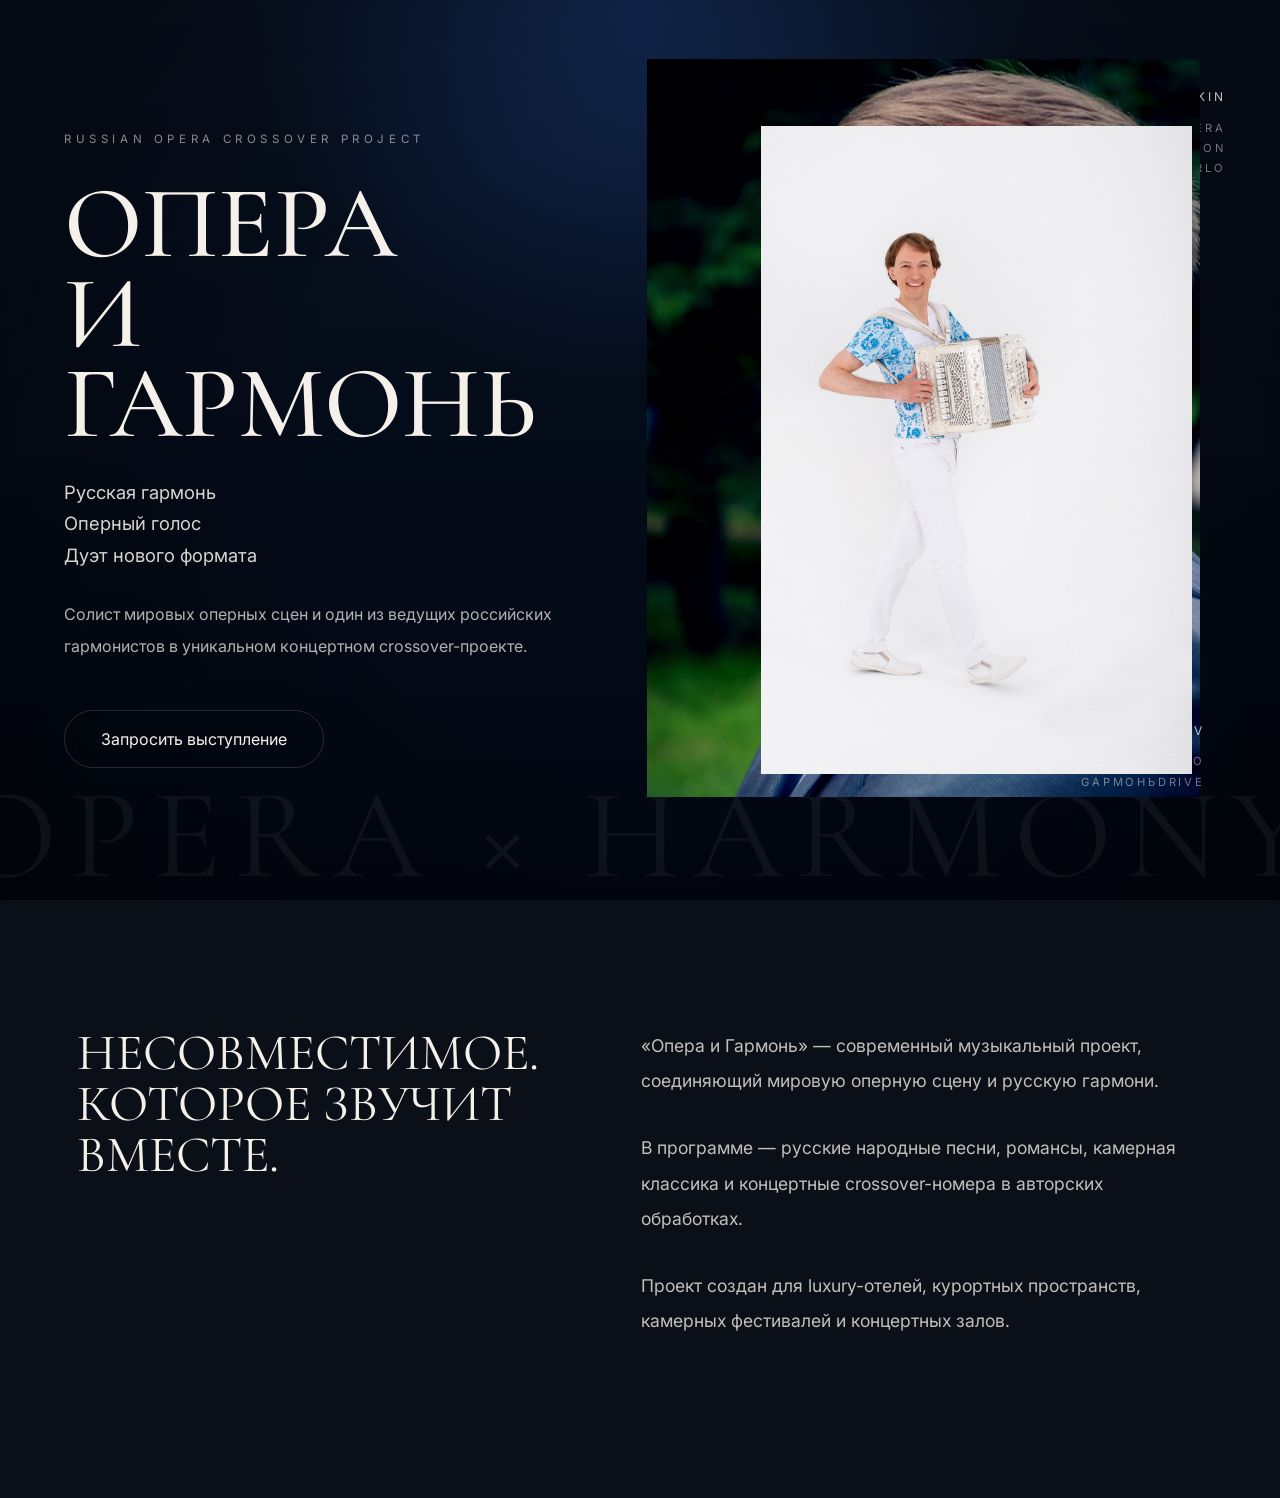
==== index.html @ 026824c2 "Add files via upload" ====
<!DOCTYPE html>
<html lang="ru">
<head>
<meta charset="UTF-8">
<meta name="viewport" content="width=device-width, initial-scale=1.0">
<title>Опера и Гармонь</title>

<link rel="preconnect" href="https://fonts.googleapis.com">
<link rel="preconnect" href="https://fonts.gstatic.com" crossorigin>
<link href="https://fonts.googleapis.com/css2?family=Cormorant+Garamond:wght@300;400;500;600&family=Inter:wght@300;400;500&display=swap" rel="stylesheet">

<link rel="stylesheet" href="style.css">
</head>
<body>

<section class="hero">

<div class="overlay"></div>

<div class="watermark">
OPERA × HARMONY
</div>

<div class="left">

<div class="tiny-label">
RUSSIAN OPERA CROSSOVER PROJECT
</div>

<h1>
ОПЕРА<br>
И ГАРМОНЬ
</h1>

<div class="slogans">
<div>Русская гармонь</div>
<div>Оперный голос</div>
<div>Дуэт нового формата</div>
</div>

<p class="description">
Солист мировых оперных сцен и один из ведущих российских гармонистов
в уникальном концертном crossover-проекте.
</p>

<a href="#" class="button">
Запросить выступление
</a>

</div>

<div class="right">

<div class="artist maxim">
<div class="artist-meta top">
<div class="name">MAXIM ANISKIN</div>
<div class="sub">
Metropolitan Opera<br>
Opéra de Lyon<br>
Teatro di San Carlo
</div>
</div>

<img src="maxim.png" alt="Максим Аниськин">
</div>

<div class="artist pavel">

<div class="artist-meta bottom">
<div class="name">PAVEL UKHANOV</div>
<div class="sub">
Russian harmony virtuoso<br>
GармоньDrive
</div>
</div>

<img src="pavel.jpg" alt="Павел Уханов">
</div>

</div>

</section>

<section class="about">

<div class="about-inner">

<div class="about-title">
НЕСОВМЕСТИМОЕ.<br>
КОТОРОЕ ЗВУЧИТ ВМЕСТЕ.
</div>

<div class="about-text">
<p>
«Опера и Гармонь» — современный музыкальный проект,
соединяющий мировую оперную сцену и русскую гармони.
</p>

<p>
В программе — русские народные песни,
романсы, камерная классика и концертные crossover-номера
в авторских обработках.
</p>

<p>
Проект создан для luxury-отелей, курортных пространств,
камерных фестивалей и концертных залов.
</p>

</div>

</div>

</section>

</body>
</html>
---- style.css ----
*{
margin:0;
padding:0;
box-sizing:border-box;
}

body{
background:#05070d;
font-family:'Inter',sans-serif;
overflow-x:hidden;
color:#f5f1ea;
}

.hero{
position:relative;
min-height:100vh;
padding:5vw;
display:flex;
background:
radial-gradient(circle at top center, rgba(32,67,140,0.45), transparent 35%),
linear-gradient(180deg,#071120 0%,#020611 100%);
overflow:hidden;
}

.overlay{
position:absolute;
inset:0;
background:
radial-gradient(circle at center, transparent 40%, rgba(0,0,0,0.45));
pointer-events:none;
}

.left{
width:48%;
display:flex;
flex-direction:column;
justify-content:center;
position:relative;
z-index:3;
}

.tiny-label{
letter-spacing:0.4em;
font-size:0.72rem;
opacity:0.55;
margin-bottom:2rem;
}

h1{
font-family:'Cormorant Garamond',serif;
font-size:8vw;
line-height:0.88;
font-weight:500;
margin-bottom:2rem;
}

.slogans{
display:flex;
flex-direction:column;
gap:0.6rem;
margin-bottom:2rem;
font-size:1.15rem;
opacity:0.88;
}

.description{
max-width:540px;
line-height:2;
opacity:0.72;
margin-bottom:3rem;
}

.button{
display:inline-flex;
width:max-content;
padding:18px 36px;
border:1px solid rgba(255,255,255,0.15);
border-radius:100px;
color:#f5f1ea;
text-decoration:none;
backdrop-filter:blur(12px);
transition:0.35s ease;
}

.button:hover{
background:#f5f1ea;
color:#05070d;
}

.right{
width:52%;
position:relative;
display:flex;
align-items:center;
justify-content:center;
}

.artist{
position:absolute;
}

.artist img{
display:block;
object-fit:contain;
filter:
contrast(1.02)
saturate(0.95);
}

.maxim{
left:5%;
bottom:5%;
z-index:2;
}

.maxim img{
height:82vh;
}

.pavel{
right:4%;
top:8%;
z-index:3;
}

.pavel img{
height:72vh;
}

.artist-meta{
position:absolute;
font-size:0.7rem;
letter-spacing:0.25em;
line-height:1.8;
text-transform:uppercase;
opacity:0.78;
}

.artist-meta .name{
font-size:0.75rem;
margin-bottom:0.6rem;
}

.artist-meta .sub{
opacity:0.6;
}

.top{
right:-2vw;
top:3vh;
text-align:right;
}

.bottom{
right:-1vw;
bottom:-2vh;
text-align:right;
}

.watermark{
position:absolute;
bottom:-1vw;
left:50%;
transform:translateX(-50%);
font-size:10vw;
font-family:'Cormorant Garamond',serif;
letter-spacing:0.1em;
opacity:0.05;
white-space:nowrap;
}

.about{
padding:10vw 6vw;
background:#0b0f17;
}

.about-inner{
display:flex;
gap:8vw;
align-items:flex-start;
}

.about-title{
width:45%;
font-family:'Cormorant Garamond',serif;
font-size:4vw;
line-height:1;
}

.about-text{
width:55%;
}

.about-text p{
font-size:1.1rem;
line-height:2;
opacity:0.78;
margin-bottom:2rem;
}

@media(max-width:1000px){

.hero{
flex-direction:column;
padding:12vw 7vw;
}

.left,
.right,
.about-title,
.about-text{
width:100%;
}

h1{
font-size:18vw;
}

.right{
height:100vh;
margin-top:4rem;
}

.maxim img{
height:58vh;
}

.pavel img{
height:52vh;
}

.about-inner{
flex-direction:column;
}

.about-title{
font-size:12vw;
}

.watermark{
font-size:18vw;
}

}
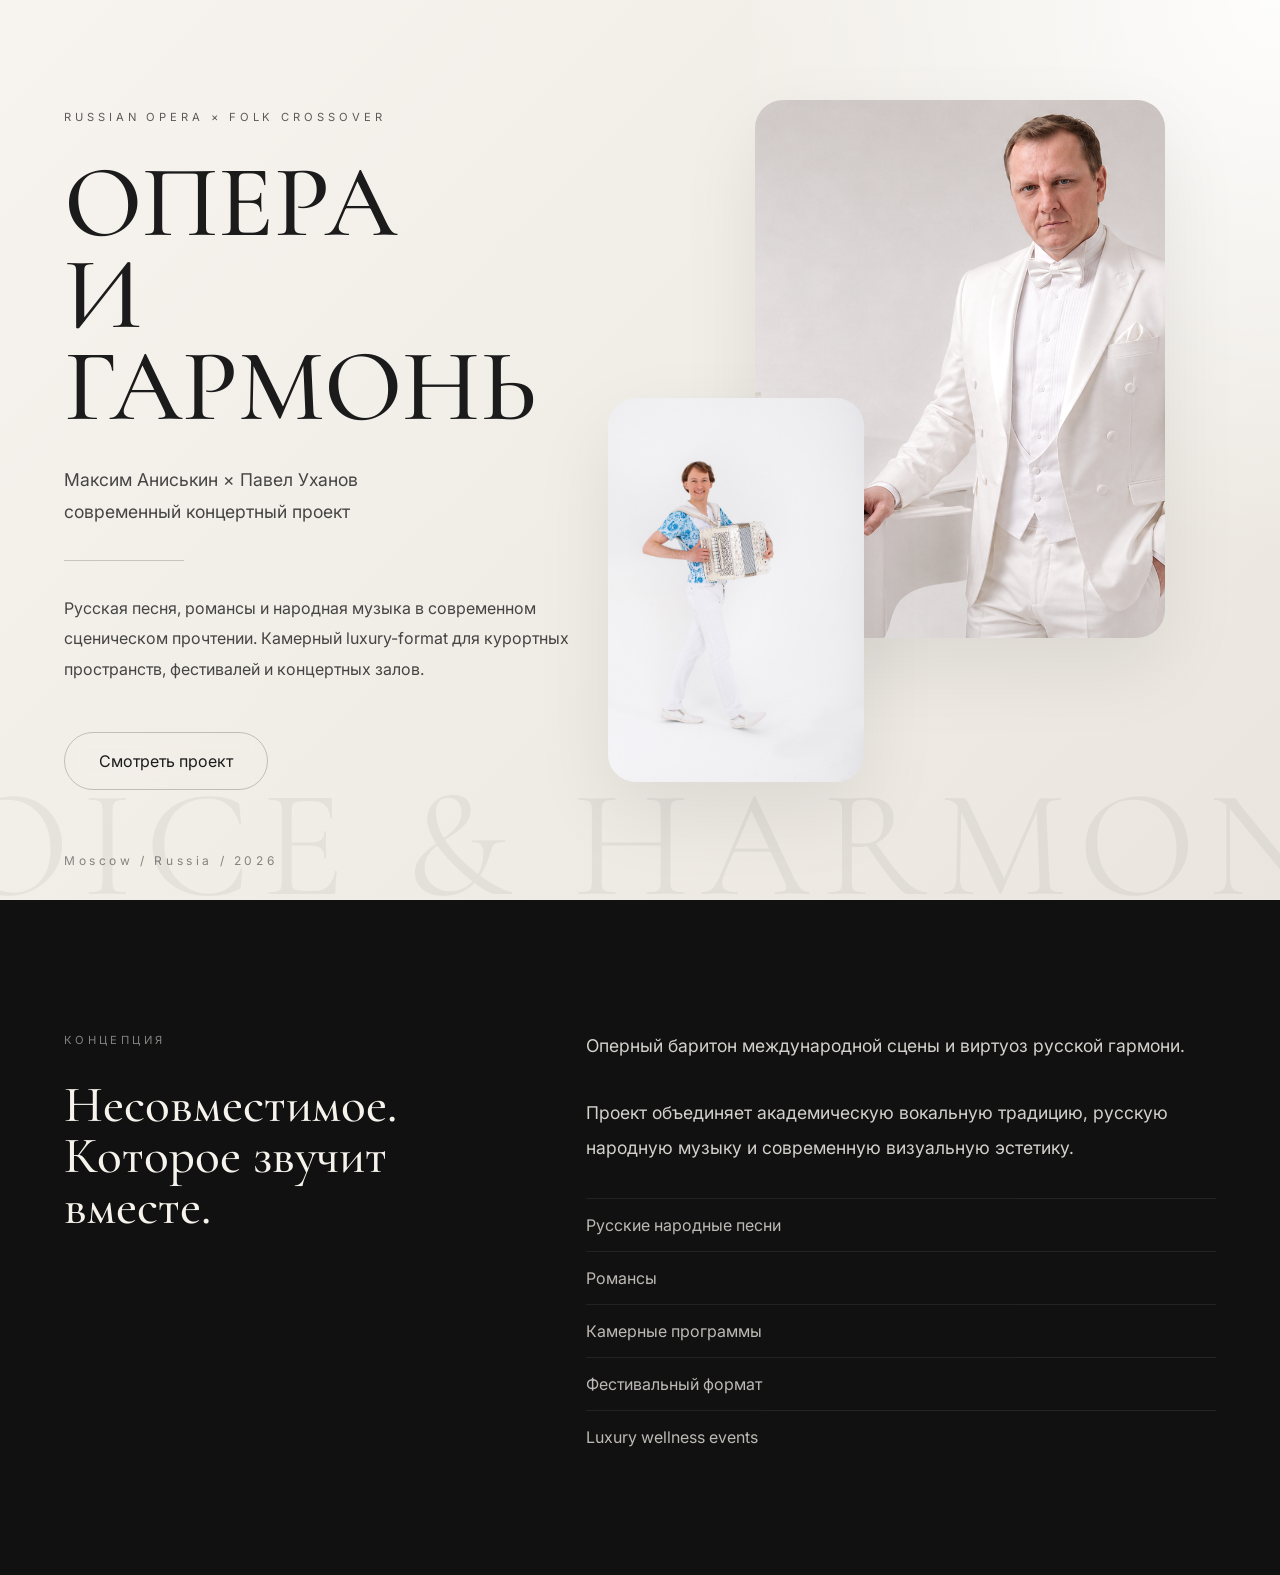
==== commit cde1b5cb: "Add files via upload" ====
--- a/index.html
+++ b/index.html
@@ -2,116 +2,91 @@
 <!DOCTYPE html>
 <html lang="ru">
 <head>
-<meta charset="UTF-8">
-<meta name="viewport" content="width=device-width, initial-scale=1.0">
-<title>Опера и Гармонь</title>
-
-<link rel="preconnect" href="https://fonts.googleapis.com">
-<link rel="preconnect" href="https://fonts.gstatic.com" crossorigin>
-<link href="https://fonts.googleapis.com/css2?family=Cormorant+Garamond:wght@300;400;500;600&family=Inter:wght@300;400;500&display=swap" rel="stylesheet">
-
-<link rel="stylesheet" href="style.css">
+  <meta charset="UTF-8" />
+  <meta name="viewport" content="width=device-width, initial-scale=1.0" />
+  <title>Опера и Гармонь</title>
+  <link rel="preconnect" href="https://fonts.googleapis.com">
+  <link rel="preconnect" href="https://fonts.gstatic.com" crossorigin>
+  <link href="https://fonts.googleapis.com/css2?family=Cormorant+Garamond:wght@300;400;500;600&family=Inter:wght@300;400;500&display=swap" rel="stylesheet">
+  <link rel="stylesheet" href="style.css" />
 </head>
 <body>
 
 <section class="hero">
+  <div class="grain"></div>
 
-<div class="overlay"></div>
+  <div class="hero-left">
+    <div class="mini">RUSSIAN OPERA × FOLK CROSSOVER</div>
 
-<div class="watermark">
-OPERA × HARMONY
-</div>
+    <h1>
+      ОПЕРА<br>
+      И ГАРМОНЬ
+    </h1>
 
-<div class="left">
+    <p class="subtitle">
+      Максим Аниськин × Павел Уханов<br>
+      современный концертный проект
+    </p>
 
-<div class="tiny-label">
-RUSSIAN OPERA CROSSOVER PROJECT
-</div>
+    <div class="line"></div>
 
-<h1>
-ОПЕРА<br>
-И ГАРМОНЬ
-</h1>
+    <p class="description">
+      Русская песня, романсы и народная музыка
+      в современном сценическом прочтении.
+      Камерный luxury-format для курортных
+      пространств, фестивалей и концертных залов.
+    </p>
 
-<div class="slogans">
-<div>Русская гармонь</div>
-<div>Оперный голос</div>
-<div>Дуэт нового формата</div>
-</div>
+    <a href="#concept" class="button">Смотреть проект</a>
+  </div>
 
-<p class="description">
-Солист мировых оперных сцен и один из ведущих российских гармонистов
-в уникальном концертном crossover-проекте.
-</p>
+  <div class="hero-right">
+    <div class="image-wrap image-maxim">
+      <img src="maxim.jpg" alt="Максим Аниськин">
+    </div>
 
-<a href="#" class="button">
-Запросить выступление
-</a>
+    <div class="image-wrap image-pavel">
+      <img src="pavel.jpg" alt="Павел Уханов">
+    </div>
+  </div>
 
-</div>
+  <div class="watermark">
+    VOICE & HARMONY
+  </div>
 
-<div class="right">
-
-<div class="artist maxim">
-<div class="artist-meta top">
-<div class="name">MAXIM ANISKIN</div>
-<div class="sub">
-Metropolitan Opera<br>
-Opéra de Lyon<br>
-Teatro di San Carlo
-</div>
-</div>
-
-<img src="maxim.png" alt="Максим Аниськин">
-</div>
-
-<div class="artist pavel">
-
-<div class="artist-meta bottom">
-<div class="name">PAVEL UKHANOV</div>
-<div class="sub">
-Russian harmony virtuoso<br>
-GармоньDrive
-</div>
-</div>
-
-<img src="pavel.jpg" alt="Павел Уханов">
-</div>
-
-</div>
-
+  <div class="footer-note">
+    Moscow / Russia / 2026
+  </div>
 </section>
 
-<section class="about">
+<section class="concept" id="concept">
+  <div class="concept-inner">
+    <div class="left">
+      <span>КОНЦЕПЦИЯ</span>
+      <h2>Несовместимое.<br>Которое звучит вместе.</h2>
+    </div>
 
-<div class="about-inner">
+    <div class="right">
+      <p>
+        Оперный баритон международной сцены
+        и виртуоз русской гармони.
+      </p>
 
-<div class="about-title">
-НЕСОВМЕСТИМОЕ.<br>
-КОТОРОЕ ЗВУЧИТ ВМЕСТЕ.
-</div>
+      <p>
+        Проект объединяет академическую вокальную традицию,
+        русскую народную музыку и современную
+        визуальную эстетику.
+      </p>
 
-<div class="about-text">
-<p>
-«Опера и Гармонь» — современный музыкальный проект,
-соединяющий мировую оперную сцену и русскую гармони.
-</p>
-
-<p>
-В программе — русские народные песни,
-романсы, камерная классика и концертные crossover-номера
-в авторских обработках.
-</p>
-
-<p>
-Проект создан для luxury-отелей, курортных пространств,
-камерных фестивалей и концертных залов.
-</p>
-
-</div>
-
-</div>
-
+      <ul>
+        <li>Русские народные песни</li>
+        <li>Романсы</li>
+        <li>Камерные программы</li>
+        <li>Фестивальный формат</li>
+        <li>Luxury wellness events</li>
+      </ul>
+    </div>
+  </div>
 </section>
 
 </body>
--- a/style.css
+++ b/style.css
@@ -1,245 +1,251 @@
 
 *{
-margin:0;
-padding:0;
-box-sizing:border-box;
+  margin:0;
+  padding:0;
+  box-sizing:border-box;
 }
 
 body{
-background:#05070d;
-font-family:'Inter',sans-serif;
-overflow-x:hidden;
-color:#f5f1ea;
+  background:#f3f0ea;
+  color:#1b1b1b;
+  overflow-x:hidden;
+  font-family:'Inter',sans-serif;
 }
 
 .hero{
-position:relative;
-min-height:100vh;
-padding:5vw;
-display:flex;
-background:
-radial-gradient(circle at top center, rgba(32,67,140,0.45), transparent 35%),
-linear-gradient(180deg,#071120 0%,#020611 100%);
-overflow:hidden;
-}
-
-.overlay{
-position:absolute;
-inset:0;
-background:
-radial-gradient(circle at center, transparent 40%, rgba(0,0,0,0.45));
-pointer-events:none;
+  min-height:100vh;
+  width:100%;
+  position:relative;
+  display:flex;
+  padding:5vw;
+  overflow:hidden;
+  background:
+  radial-gradient(circle at top right, rgba(255,255,255,0.9), transparent 35%),
+  linear-gradient(135deg,#f7f4ef 0%,#eae6df 100%);
+}
+
+.hero-left{
+  width:45%;
+  z-index:3;
+  display:flex;
+  flex-direction:column;
+  justify-content:center;
+}
+
+.mini{
+  letter-spacing:0.35em;
+  font-size:0.7rem;
+  margin-bottom:2rem;
+  opacity:0.7;
+}
+
+h1{
+  font-family:'Cormorant Garamond',serif;
+  font-size:8vw;
+  line-height:0.9;
+  font-weight:500;
+  margin-bottom:2rem;
+}
+
+.subtitle{
+  font-size:1.1rem;
+  line-height:1.8;
+  margin-bottom:2rem;
+  opacity:0.8;
+}
+
+.line{
+  width:120px;
+  height:1px;
+  background:#1b1b1b;
+  margin-bottom:2rem;
+  opacity:0.2;
+}
+
+.description{
+  max-width:520px;
+  line-height:1.9;
+  opacity:0.8;
+  margin-bottom:3rem;
+}
+
+.button{
+  width:max-content;
+  text-decoration:none;
+  color:#1b1b1b;
+  border:1px solid rgba(0,0,0,0.2);
+  padding:18px 34px;
+  border-radius:100px;
+  transition:0.3s ease;
+  backdrop-filter:blur(10px);
+}
+
+.button:hover{
+  background:#1b1b1b;
+  color:#fff;
+}
+
+.hero-right{
+  width:55%;
+  position:relative;
+  display:flex;
+  align-items:center;
+  justify-content:center;
+}
+
+.image-wrap{
+  position:absolute;
+  overflow:hidden;
+  border-radius:28px;
+  box-shadow:
+  0 30px 80px rgba(0,0,0,0.08);
+}
+
+.image-wrap img{
+  width:100%;
+  height:100%;
+  object-fit:cover;
+  filter:
+  contrast(1.03)
+  saturate(0.92);
+}
+
+.image-maxim{
+  width:32vw;
+  height:42vw;
+  right:4vw;
+  top:4vh;
+}
+
+.image-pavel{
+  width:20vw;
+  height:30vw;
+  left:2vw;
+  bottom:6vh;
+}
+
+.watermark{
+  position:absolute;
+  bottom:-3vw;
+  left:50%;
+  transform:translateX(-50%);
+  font-family:'Cormorant Garamond',serif;
+  font-size:12vw;
+  white-space:nowrap;
+  opacity:0.05;
+  z-index:1;
+  letter-spacing:0.08em;
+}
+
+.footer-note{
+  position:absolute;
+  bottom:2rem;
+  left:5vw;
+  font-size:0.75rem;
+  letter-spacing:0.3em;
+  opacity:0.5;
+}
+
+.grain{
+  position:absolute;
+  inset:0;
+  opacity:0.04;
+  background-image:
+  url("https://grainy-gradients.vercel.app/noise.svg");
+  pointer-events:none;
+}
+
+.concept{
+  padding:10vw 5vw;
+  background:#111111;
+  color:#f6f2ec;
+}
+
+.concept-inner{
+  display:flex;
+  gap:8vw;
 }
 
 .left{
-width:48%;
-display:flex;
-flex-direction:column;
-justify-content:center;
-position:relative;
-z-index:3;
-}
-
-.tiny-label{
-letter-spacing:0.4em;
-font-size:0.72rem;
-opacity:0.55;
-margin-bottom:2rem;
+  width:40%;
+}
+
+.left span{
+  opacity:0.5;
+  letter-spacing:0.3em;
+  font-size:0.7rem;
+}
+
+.left h2{
+  font-family:'Cormorant Garamond',serif;
+  font-size:4vw;
+  line-height:1;
+  margin-top:2rem;
+  font-weight:500;
+}
+
+.right{
+  width:60%;
+}
+
+.right p{
+  font-size:1.1rem;
+  line-height:2;
+  margin-bottom:2rem;
+  opacity:0.85;
+}
+
+.right ul{
+  list-style:none;
+  display:grid;
+  gap:1rem;
+}
+
+.right li{
+  border-top:1px solid rgba(255,255,255,0.1);
+  padding-top:1rem;
+  opacity:0.75;
+}
+
+@media(max-width:1000px){
+
+.hero{
+  flex-direction:column;
+  padding:12vw 7vw;
+}
+
+.hero-left,
+.hero-right,
+.left,
+.right{
+  width:100%;
 }
 
 h1{
-font-family:'Cormorant Garamond',serif;
-font-size:8vw;
-line-height:0.88;
-font-weight:500;
-margin-bottom:2rem;
-}
-
-.slogans{
-display:flex;
-flex-direction:column;
-gap:0.6rem;
-margin-bottom:2rem;
-font-size:1.15rem;
-opacity:0.88;
-}
-
-.description{
-max-width:540px;
-line-height:2;
-opacity:0.72;
-margin-bottom:3rem;
-}
-
-.button{
-display:inline-flex;
-width:max-content;
-padding:18px 36px;
-border:1px solid rgba(255,255,255,0.15);
-border-radius:100px;
-color:#f5f1ea;
-text-decoration:none;
-backdrop-filter:blur(12px);
-transition:0.35s ease;
-}
-
-.button:hover{
-background:#f5f1ea;
-color:#05070d;
-}
-
-.right{
-width:52%;
-position:relative;
-display:flex;
-align-items:center;
-justify-content:center;
-}
-
-.artist{
-position:absolute;
-}
-
-.artist img{
-display:block;
-object-fit:contain;
-filter:
-contrast(1.02)
-saturate(0.95);
-}
-
-.maxim{
-left:5%;
-bottom:5%;
-z-index:2;
-}
-
-.maxim img{
-height:82vh;
-}
-
-.pavel{
-right:4%;
-top:8%;
-z-index:3;
-}
-
-.pavel img{
-height:72vh;
-}
-
-.artist-meta{
-position:absolute;
-font-size:0.7rem;
-letter-spacing:0.25em;
-line-height:1.8;
-text-transform:uppercase;
-opacity:0.78;
-}
-
-.artist-meta .name{
-font-size:0.75rem;
-margin-bottom:0.6rem;
-}
-
-.artist-meta .sub{
-opacity:0.6;
-}
-
-.top{
-right:-2vw;
-top:3vh;
-text-align:right;
-}
-
-.bottom{
-right:-1vw;
-bottom:-2vh;
-text-align:right;
-}
-
-.watermark{
-position:absolute;
-bottom:-1vw;
-left:50%;
-transform:translateX(-50%);
-font-size:10vw;
-font-family:'Cormorant Garamond',serif;
-letter-spacing:0.1em;
-opacity:0.05;
-white-space:nowrap;
-}
-
-.about{
-padding:10vw 6vw;
-background:#0b0f17;
-}
-
-.about-inner{
-display:flex;
-gap:8vw;
-align-items:flex-start;
-}
-
-.about-title{
-width:45%;
-font-family:'Cormorant Garamond',serif;
-font-size:4vw;
-line-height:1;
-}
-
-.about-text{
-width:55%;
-}
-
-.about-text p{
-font-size:1.1rem;
-line-height:2;
-opacity:0.78;
-margin-bottom:2rem;
-}
-
-@media(max-width:1000px){
-
-.hero{
-flex-direction:column;
-padding:12vw 7vw;
-}
-
-.left,
-.right,
-.about-title,
-.about-text{
-width:100%;
-}
-
-h1{
-font-size:18vw;
-}
-
-.right{
-height:100vh;
-margin-top:4rem;
-}
-
-.maxim img{
-height:58vh;
-}
-
-.pavel img{
-height:52vh;
-}
-
-.about-inner{
-flex-direction:column;
-}
-
-.about-title{
-font-size:12vw;
-}
-
-.watermark{
-font-size:18vw;
-}
-
-}
+  font-size:18vw;
+}
+
+.hero-right{
+  height:90vh;
+  margin-top:5rem;
+}
+
+.image-maxim{
+  width:58vw;
+  height:76vw;
+}
+
+.image-pavel{
+  width:38vw;
+  height:56vw;
+}
+
+.left h2{
+  font-size:12vw;
+}
+
+.concept-inner{
+  flex-direction:column;
+}
+
+}
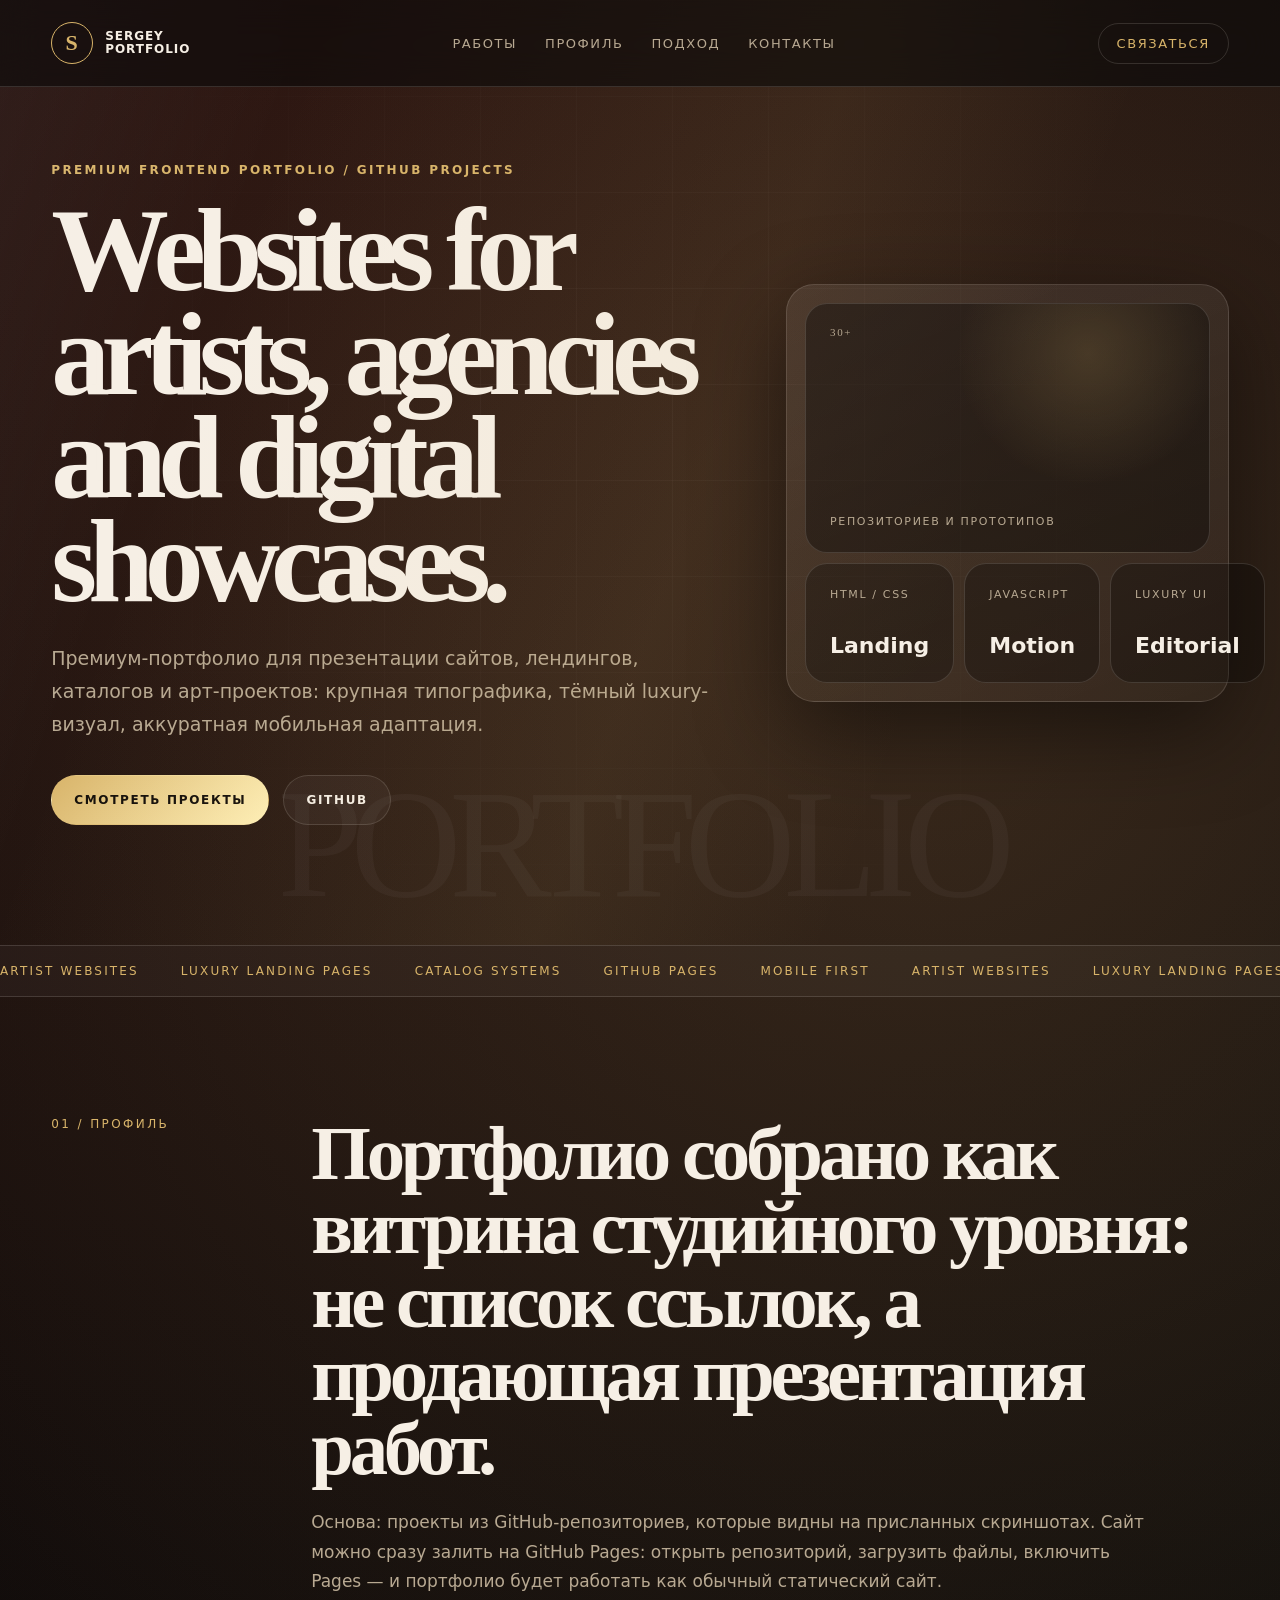
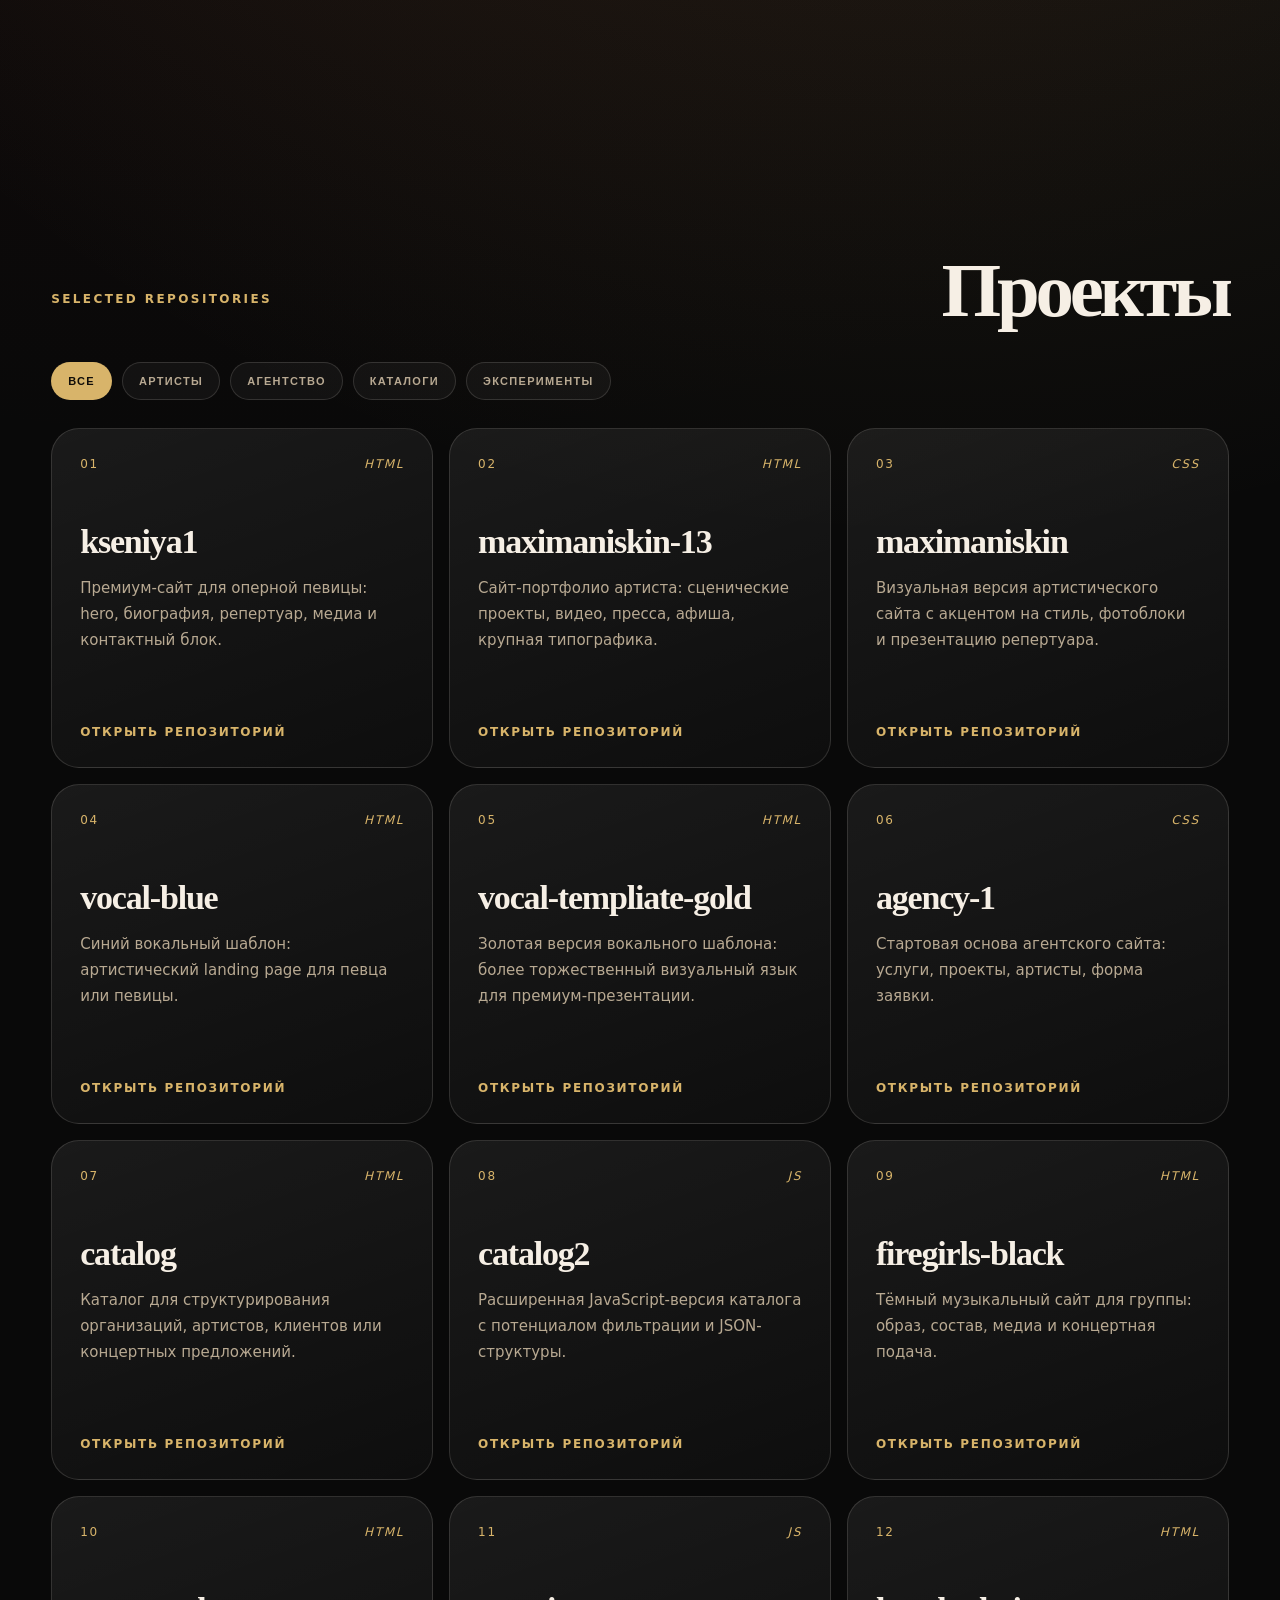
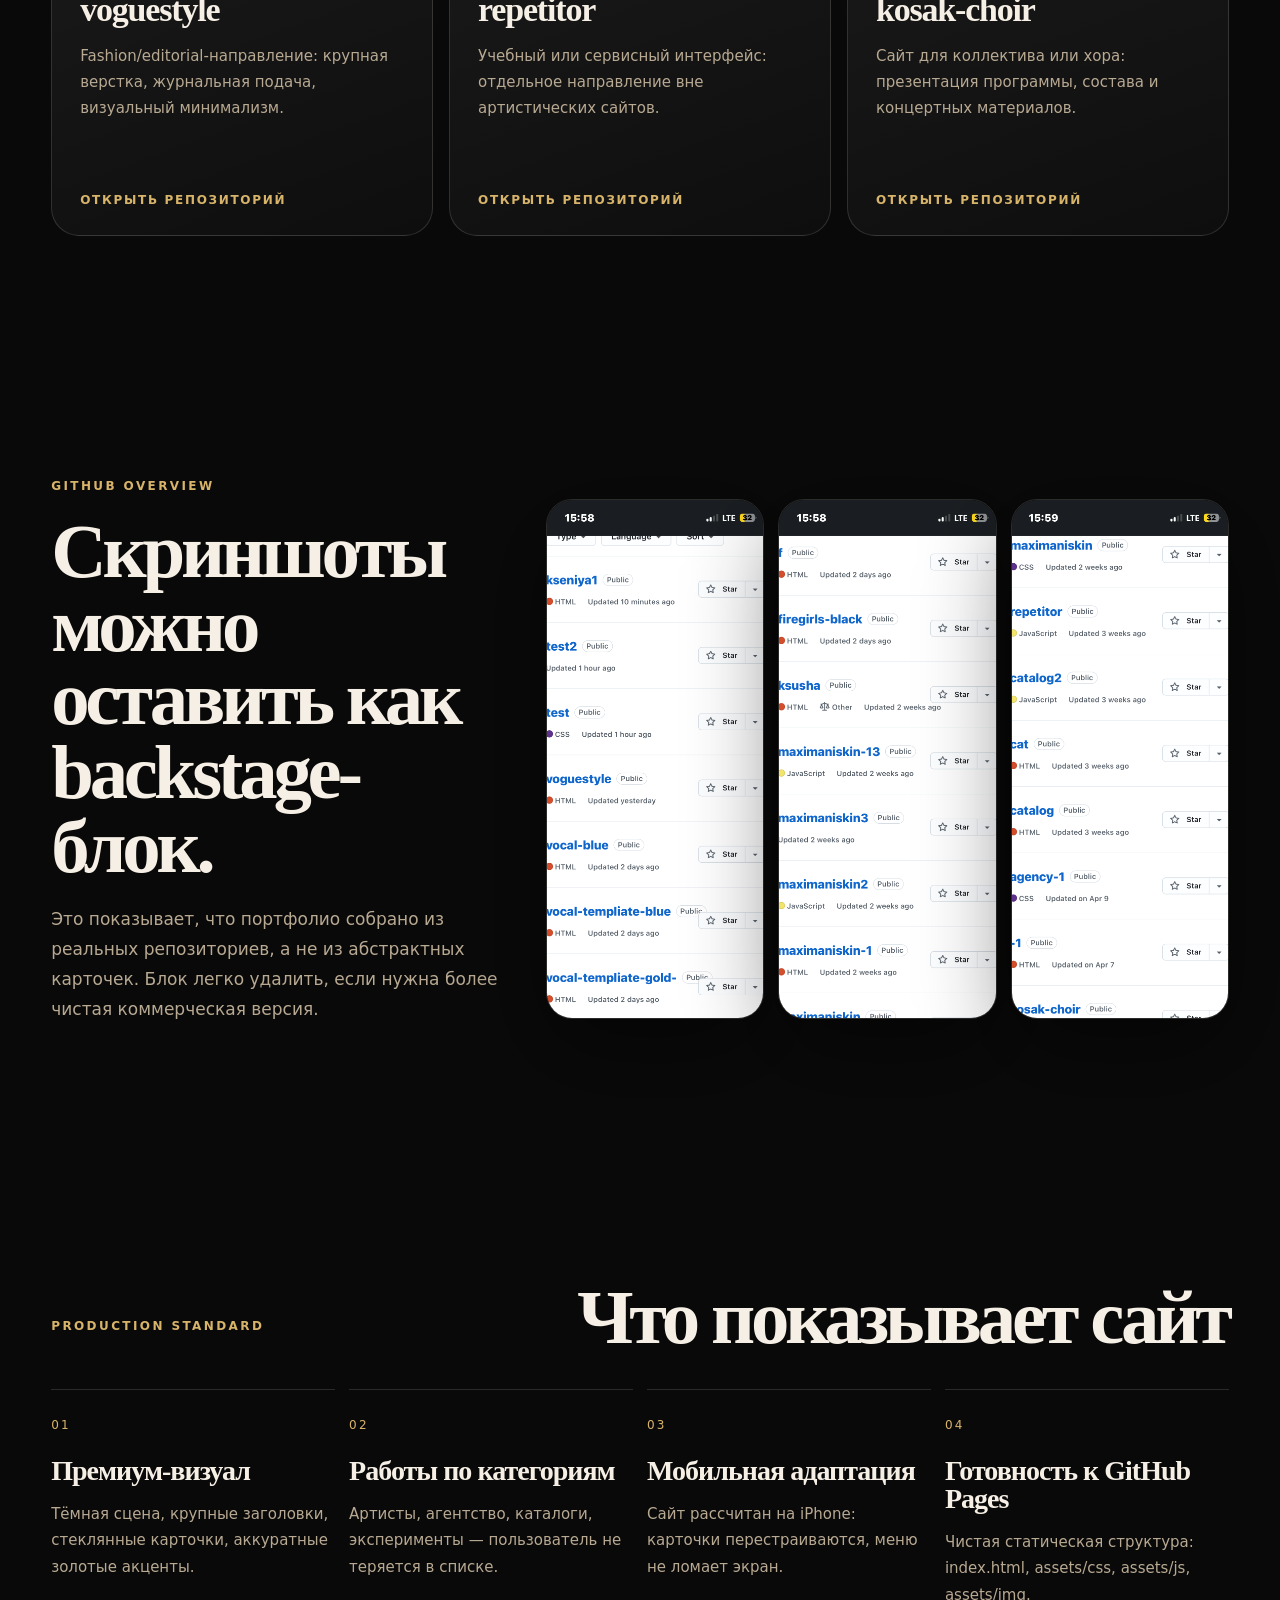
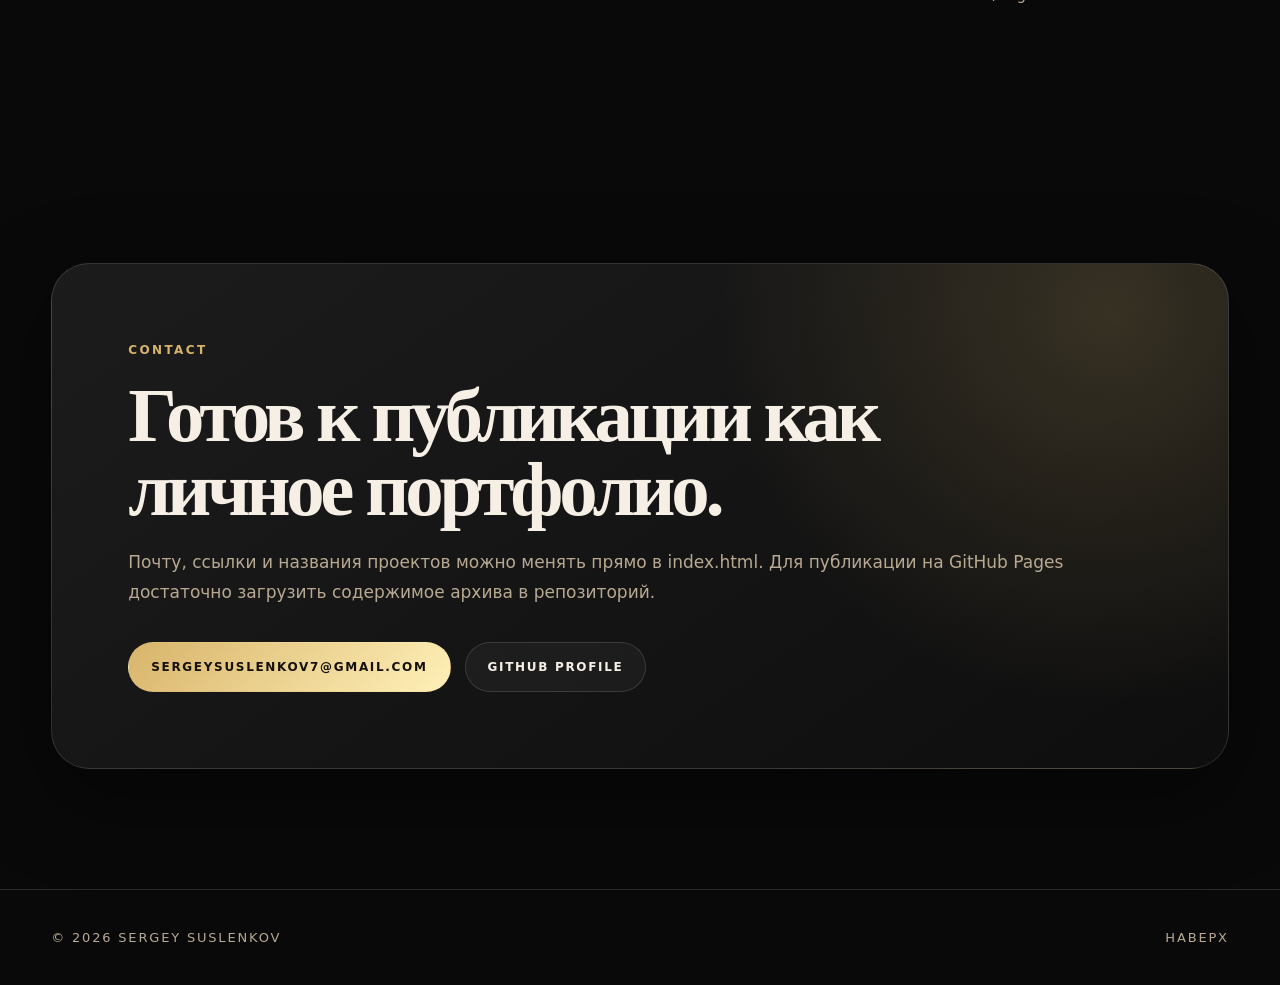
==== commit 043fea18: "Rename premium-portfolio-one-file.html to index.html" ====
--- a/index.html
+++ b/index.html
@@ -1,93 +1,293 @@
-
-<!DOCTYPE html>
+<!doctype html>
 <html lang="ru">
 <head>
   <meta charset="UTF-8" />
   <meta name="viewport" content="width=device-width, initial-scale=1.0" />
-  <title>Опера и Гармонь</title>
-  <link rel="preconnect" href="https://fonts.googleapis.com">
-  <link rel="preconnect" href="https://fonts.gstatic.com" crossorigin>
-  <link href="https://fonts.googleapis.com/css2?family=Cormorant+Garamond:wght@300;400;500;600&family=Inter:wght@300;400;500&display=swap" rel="stylesheet">
-  <link rel="stylesheet" href="style.css" />
+  <title>Sergey Suslenkov — Premium Web Portfolio</title>
+  <meta name="description" content="Premium portfolio website for web projects, artist sites, catalog systems and luxury editorial landing pages." />
+  <style>
+:root{
+  --bg:#090909;
+  --panel:#111111;
+  --panel-2:#17120e;
+  --text:#f6efe5;
+  --muted:#b8a992;
+  --line:rgba(246,239,229,.14);
+  --gold:#d8b46a;
+  --gold-soft:rgba(216,180,106,.18);
+  --glass:rgba(255,255,255,.06);
+  --shadow:0 28px 90px rgba(0,0,0,.48);
+  --radius:28px;
+  --max:1440px;
+}
+*{box-sizing:border-box}
+html{scroll-behavior:smooth}
+body{
+  margin:0;
+  background:radial-gradient(circle at 72% 12%, rgba(216,180,106,.18), transparent 28%), radial-gradient(circle at 22% 0%, rgba(122,20,20,.22), transparent 35%), var(--bg);
+  color:var(--text);
+  font-family:Inter, ui-sans-serif, system-ui, -apple-system, BlinkMacSystemFont, "Segoe UI", sans-serif;
+  overflow-x:hidden;
+}
+a{color:inherit;text-decoration:none}
+img{max-width:100%;display:block}
+.preloader{
+  position:fixed;inset:0;z-index:1000;background:#080808;display:grid;place-items:center;transition:opacity .7s ease, visibility .7s ease;
+}
+.preloader.is-hidden{opacity:0;visibility:hidden}
+.preloader__mark{font-family:Georgia,serif;font-size:clamp(56px,10vw,130px);letter-spacing:-.08em;color:var(--gold)}
+.preloader__line{position:absolute;bottom:14vh;width:180px;height:1px;background:linear-gradient(90deg,transparent,var(--gold),transparent);animation:line 1.2s ease-in-out infinite}
+@keyframes line{50%{transform:scaleX(.35);opacity:.45}}
+.site-header{
+  position:fixed;top:0;left:0;right:0;z-index:50;display:flex;align-items:center;justify-content:space-between;
+  padding:22px clamp(18px,4vw,64px);backdrop-filter:blur(18px);background:rgba(9,9,9,.58);border-bottom:1px solid var(--line);
+}
+.brand{display:flex;align-items:center;gap:12px;font-weight:700;text-transform:uppercase;letter-spacing:.08em;font-size:12px;line-height:1.05}
+.brand__symbol{width:42px;height:42px;border:1px solid var(--gold);border-radius:50%;display:grid;place-items:center;color:var(--gold);font-family:Georgia,serif;font-size:22px}
+.nav{display:flex;gap:28px;color:var(--muted);font-size:13px;text-transform:uppercase;letter-spacing:.12em}
+.nav a{transition:color .25s ease}.nav a:hover{color:var(--gold)}
+.header-cta{padding:12px 18px;border:1px solid var(--line);border-radius:999px;color:var(--gold);font-size:13px;text-transform:uppercase;letter-spacing:.12em}
+.section{max-width:var(--max);margin:0 auto;padding:120px clamp(18px,4vw,64px)}
+.hero{position:relative;min-height:100vh;display:grid;grid-template-columns:minmax(0,1.12fr) minmax(320px,.72fr);align-items:center;gap:46px;overflow:hidden;padding-top:160px}
+.hero__grid{position:absolute;inset:0;background-image:linear-gradient(var(--line) 1px, transparent 1px),linear-gradient(90deg,var(--line) 1px, transparent 1px);background-size:96px 96px;mask-image:radial-gradient(circle at 50% 42%,black,transparent 72%);opacity:.28;pointer-events:none}
+.hero__noise{position:absolute;inset:0;background:linear-gradient(110deg,rgba(255,255,255,.05),transparent 20%,rgba(216,180,106,.08) 54%,transparent 72%);pointer-events:none}
+.eyebrow{margin:0 0 18px;color:var(--gold);text-transform:uppercase;letter-spacing:.2em;font-size:12px;font-weight:700}
+h1,h2,h3,p{margin-top:0}
+h1{font-family:Georgia,serif;font-size:clamp(58px,9.2vw,142px);line-height:.88;letter-spacing:-.075em;margin-bottom:28px;max-width:980px}
+h2{font-family:Georgia,serif;font-size:clamp(42px,6vw,86px);line-height:.96;letter-spacing:-.055em;margin-bottom:22px}
+h3{font-family:Georgia,serif;font-size:30px;line-height:1;margin-bottom:16px;letter-spacing:-.035em}
+p{color:var(--muted);line-height:1.75;font-size:17px}.hero__lead{max-width:760px;font-size:19px}
+.hero__actions,.contact__actions{display:flex;gap:14px;flex-wrap:wrap;margin-top:34px}.btn{display:inline-flex;align-items:center;justify-content:center;min-height:50px;padding:0 22px;border-radius:999px;border:1px solid var(--line);text-transform:uppercase;letter-spacing:.14em;font-size:12px;font-weight:800}.btn--primary{background:linear-gradient(135deg,var(--gold),#fff0b8);color:#15100b;border-color:transparent}.btn--ghost{color:var(--text);background:rgba(255,255,255,.04)}
+.hero__panel{position:relative;z-index:2;padding:18px;border:1px solid var(--line);border-radius:var(--radius);background:linear-gradient(160deg,rgba(255,255,255,.08),rgba(255,255,255,.025));box-shadow:var(--shadow)}
+.panel-card{border:1px solid var(--line);border-radius:22px;padding:24px;background:rgba(0,0,0,.28);min-height:120px;display:flex;flex-direction:column;justify-content:space-between}.panel-card--large{min-height:250px;background:radial-gradient(circle at 70% 20%,var(--gold-soft),transparent 38%),rgba(0,0,0,.34)}.panel-card__number{font-size:clamp(78px,10vw,136px);font-family:Georgia,serif;color:var(--gold);letter-spacing:-.09em;line-height:.8}.panel-card__label,.panel-card span{color:var(--muted);text-transform:uppercase;letter-spacing:.15em;font-size:11px}.panel-card b{font-size:22px}.panel-stack{display:grid;grid-template-columns:repeat(3,1fr);gap:10px;margin-top:10px}.hero__watermark{position:absolute;bottom:24px;left:50%;transform:translateX(-50%);font-family:Georgia,serif;font-size:12vw;line-height:1;color:rgba(255,255,255,.035);letter-spacing:-.08em;white-space:nowrap;pointer-events:none}.ticker{border-block:1px solid var(--line);overflow:hidden;background:rgba(255,255,255,.03)}.ticker__track{display:flex;gap:42px;width:max-content;padding:18px 0;animation:ticker 25s linear infinite}.ticker span{color:var(--gold);text-transform:uppercase;letter-spacing:.18em;font-size:12px;white-space:nowrap}@keyframes ticker{to{transform:translateX(-50%)}}
+.intro{display:grid;grid-template-columns:220px 1fr;gap:40px}.section-label{color:var(--gold);font-size:12px;text-transform:uppercase;letter-spacing:.2em}.intro__text p{max-width:850px}.section-head{display:flex;justify-content:space-between;align-items:end;gap:30px;margin-bottom:34px}.section-head h2{margin:0}.filters{display:flex;gap:10px;flex-wrap:wrap;margin-bottom:28px}.filter{border:1px solid var(--line);background:rgba(255,255,255,.04);color:var(--muted);padding:12px 16px;border-radius:999px;text-transform:uppercase;letter-spacing:.12em;font-size:11px;font-weight:800}.filter.is-active{background:var(--gold);color:#100d09;border-color:transparent}.project-grid{display:grid;grid-template-columns:repeat(3,1fr);gap:16px}.project-card{min-height:340px;padding:28px;border:1px solid var(--line);border-radius:var(--radius);background:linear-gradient(160deg,rgba(255,255,255,.07),rgba(255,255,255,.025));display:flex;flex-direction:column;transition:transform .25s ease, border-color .25s ease, background .25s ease}.project-card:hover{transform:translateY(-6px);border-color:rgba(216,180,106,.55);background:linear-gradient(160deg,rgba(216,180,106,.13),rgba(255,255,255,.025))}.project-card__top{display:flex;justify-content:space-between;color:var(--gold);font-size:12px;text-transform:uppercase;letter-spacing:.14em;margin-bottom:54px}.project-card h3{font-size:34px;word-break:break-word}.project-card p{font-size:15px}.project-card a{margin-top:auto;color:var(--gold);font-size:12px;text-transform:uppercase;letter-spacing:.14em;font-weight:800}.project-card.is-hidden{display:none}.showcase{display:grid;grid-template-columns:.8fr 1.2fr;gap:40px;align-items:center}.phone-strip{display:grid;grid-template-columns:repeat(3,1fr);gap:14px}.phone-strip img{height:520px;width:100%;object-fit:cover;object-position:top;border-radius:26px;border:1px solid var(--line);box-shadow:var(--shadow);filter:saturate(.85) contrast(1.05)}.process-grid{display:grid;grid-template-columns:repeat(4,1fr);gap:14px}.process-item{border-top:1px solid var(--line);padding-top:24px}.process-item span{color:var(--gold);font-size:12px;letter-spacing:.18em}.process-item h3{font-size:28px;margin-top:24px}.process-item p{font-size:15px}.contact__inner{border:1px solid var(--line);border-radius:calc(var(--radius) + 10px);padding:clamp(28px,6vw,76px);background:radial-gradient(circle at 90% 10%,var(--gold-soft),transparent 34%),linear-gradient(145deg,rgba(255,255,255,.08),rgba(255,255,255,.025));box-shadow:var(--shadow)}.contact__inner h2{max-width:900px}.footer{max-width:var(--max);margin:0 auto;padding:40px clamp(18px,4vw,64px);display:flex;justify-content:space-between;border-top:1px solid var(--line);color:var(--muted);font-size:13px;text-transform:uppercase;letter-spacing:.14em}.reveal{opacity:0;transform:translateY(28px);transition:opacity .8s ease, transform .8s ease}.reveal.is-visible{opacity:1;transform:none}
+@media (max-width:980px){.site-header{padding:14px 18px}.nav{display:none}.header-cta{display:none}.hero{grid-template-columns:1fr;min-height:auto;padding-top:130px}.hero__panel{max-width:640px}.project-grid{grid-template-columns:repeat(2,1fr)}.intro,.showcase{grid-template-columns:1fr}.process-grid{grid-template-columns:repeat(2,1fr)}.phone-strip img{height:420px}}
+@media (max-width:640px){.section{padding:82px 18px}.hero{padding-top:120px}.brand__text{display:none}h1{font-size:58px}.hero__lead{font-size:16px}.panel-stack{grid-template-columns:1fr}.project-grid{grid-template-columns:1fr}.project-card{min-height:290px}.section-head{display:block}.phone-strip{display:flex;overflow-x:auto;scroll-snap-type:x mandatory;padding-bottom:10px}.phone-strip img{min-width:76vw;height:470px;scroll-snap-align:start}.process-grid{grid-template-columns:1fr}.footer{display:grid;gap:18px}.hero__watermark{font-size:20vw;bottom:8px}.btn{width:100%}}
+
+  </style>
 </head>
 <body>
-
-<section class="hero">
-  <div class="grain"></div>
-
-  <div class="hero-left">
-    <div class="mini">RUSSIAN OPERA × FOLK CROSSOVER</div>
-
-    <h1>
-      ОПЕРА<br>
-      И ГАРМОНЬ
-    </h1>
-
-    <p class="subtitle">
-      Максим Аниськин × Павел Уханов<br>
-      современный концертный проект
-    </p>
-
-    <div class="line"></div>
-
-    <p class="description">
-      Русская песня, романсы и народная музыка
-      в современном сценическом прочтении.
-      Камерный luxury-format для курортных
-      пространств, фестивалей и концертных залов.
-    </p>
-
-    <a href="#concept" class="button">Смотреть проект</a>
+  <div class="preloader" id="preloader">
+    <div class="preloader__mark">SS</div>
+    <div class="preloader__line"></div>
   </div>
 
-  <div class="hero-right">
-    <div class="image-wrap image-maxim">
-      <img src="maxim.jpg" alt="Максим Аниськин">
-    </div>
-
-    <div class="image-wrap image-pavel">
-      <img src="pavel.jpg" alt="Павел Уханов">
-    </div>
-  </div>
-
-  <div class="watermark">
-    VOICE & HARMONY
-  </div>
-
-  <div class="footer-note">
-    Moscow / Russia / 2026
-  </div>
-</section>
-
-<section class="concept" id="concept">
-  <div class="concept-inner">
-    <div class="left">
-      <span>КОНЦЕПЦИЯ</span>
-      <h2>Несовместимое.<br>Которое звучит вместе.</h2>
-    </div>
-
-    <div class="right">
-      <p>
-        Оперный баритон международной сцены
-        и виртуоз русской гармони.
-      </p>
-
-      <p>
-        Проект объединяет академическую вокальную традицию,
-        русскую народную музыку и современную
-        визуальную эстетику.
-      </p>
-
-      <ul>
-        <li>Русские народные песни</li>
-        <li>Романсы</li>
-        <li>Камерные программы</li>
-        <li>Фестивальный формат</li>
-        <li>Luxury wellness events</li>
-      </ul>
-    </div>
-  </div>
-</section>
-
+  <header class="site-header" id="top">
+    <a class="brand" href="#top" aria-label="На главную">
+      <span class="brand__symbol">S</span>
+      <span class="brand__text">Sergey<br>Portfolio</span>
+    </a>
+    <nav class="nav" aria-label="Главное меню">
+      <a href="#work">Работы</a>
+      <a href="#about">Профиль</a>
+      <a href="#process">Подход</a>
+      <a href="#contacts">Контакты</a>
+    </nav>
+    <a class="header-cta" href="mailto:sergeysuslenkov7@gmail.com">Связаться</a>
+  </header>
+
+  <main>
+    <section class="hero section" aria-labelledby="hero-title">
+      <div class="hero__noise"></div>
+      <div class="hero__grid"></div>
+      <div class="hero__content reveal">
+        <p class="eyebrow">Premium frontend portfolio / GitHub projects</p>
+        <h1 id="hero-title">Websites for artists, agencies and digital showcases.</h1>
+        <p class="hero__lead">Премиум-портфолио для презентации сайтов, лендингов, каталогов и арт-проектов: крупная типографика, тёмный luxury-визуал, аккуратная мобильная адаптация.</p>
+        <div class="hero__actions">
+          <a class="btn btn--primary" href="#work">Смотреть проекты</a>
+          <a class="btn btn--ghost" href="https://github.com/sergeysuslenkov7" target="_blank" rel="noreferrer">GitHub</a>
+        </div>
+      </div>
+      <aside class="hero__panel reveal" aria-label="Сводка портфолио">
+        <div class="panel-card panel-card--large">
+          <span class="panel-card__number">30+</span>
+          <span class="panel-card__label">репозиториев и прототипов</span>
+        </div>
+        <div class="panel-stack">
+          <div class="panel-card"><span>HTML / CSS</span><b>Landing</b></div>
+          <div class="panel-card"><span>JavaScript</span><b>Motion</b></div>
+          <div class="panel-card"><span>Luxury UI</span><b>Editorial</b></div>
+        </div>
+      </aside>
+      <div class="hero__watermark" aria-hidden="true">PORTFOLIO</div>
+    </section>
+
+    <section class="ticker" aria-label="Ключевые направления">
+      <div class="ticker__track">
+        <span>Artist websites</span><span>Luxury landing pages</span><span>Catalog systems</span><span>GitHub Pages</span><span>Mobile first</span>
+        <span>Artist websites</span><span>Luxury landing pages</span><span>Catalog systems</span><span>GitHub Pages</span><span>Mobile first</span>
+      </div>
+    </section>
+
+    <section class="section intro" id="about">
+      <div class="section-label reveal">01 / Профиль</div>
+      <div class="intro__text reveal">
+        <h2>Портфолио собрано как витрина студийного уровня: не список ссылок, а продающая презентация работ.</h2>
+        <p>Основа: проекты из GitHub-репозиториев, которые видны на присланных скриншотах. Сайт можно сразу залить на GitHub Pages: открыть репозиторий, загрузить файлы, включить Pages — и портфолио будет работать как обычный статический сайт.</p>
+      </div>
+    </section>
+
+    <section class="section work" id="work">
+      <div class="section-head reveal">
+        <p class="eyebrow">Selected repositories</p>
+        <h2>Проекты</h2>
+      </div>
+      <div class="filters reveal" aria-label="Фильтры проектов">
+        <button class="filter is-active" data-filter="all">Все</button>
+        <button class="filter" data-filter="artist">Артисты</button>
+        <button class="filter" data-filter="agency">Агентство</button>
+        <button class="filter" data-filter="catalog">Каталоги</button>
+        <button class="filter" data-filter="experimental">Эксперименты</button>
+      </div>
+      <div class="project-grid">
+        <article class="project-card reveal" data-category="artist">
+          <div class="project-card__top"><span>01</span><em>HTML</em></div>
+          <h3>kseniya1</h3>
+          <p>Премиум-сайт для оперной певицы: hero, биография, репертуар, медиа и контактный блок.</p>
+          <a href="https://github.com/sergeysuslenkov7/kseniya1" target="_blank" rel="noreferrer">Открыть репозиторий</a>
+        </article>
+        <article class="project-card reveal" data-category="artist">
+          <div class="project-card__top"><span>02</span><em>HTML</em></div>
+          <h3>maximaniskin-13</h3>
+          <p>Сайт-портфолио артиста: сценические проекты, видео, пресса, афиша, крупная типографика.</p>
+          <a href="https://github.com/sergeysuslenkov7/maximaniskin-13" target="_blank" rel="noreferrer">Открыть репозиторий</a>
+        </article>
+        <article class="project-card reveal" data-category="artist">
+          <div class="project-card__top"><span>03</span><em>CSS</em></div>
+          <h3>maximaniskin</h3>
+          <p>Визуальная версия артистического сайта с акцентом на стиль, фотоблоки и презентацию репертуара.</p>
+          <a href="https://github.com/sergeysuslenkov7/maximaniskin" target="_blank" rel="noreferrer">Открыть репозиторий</a>
+        </article>
+        <article class="project-card reveal" data-category="artist">
+          <div class="project-card__top"><span>04</span><em>HTML</em></div>
+          <h3>vocal-blue</h3>
+          <p>Синий вокальный шаблон: артистический landing page для певца или певицы.</p>
+          <a href="https://github.com/sergeysuslenkov7/vocal-blue" target="_blank" rel="noreferrer">Открыть репозиторий</a>
+        </article>
+        <article class="project-card reveal" data-category="artist">
+          <div class="project-card__top"><span>05</span><em>HTML</em></div>
+          <h3>vocal-templiate-gold</h3>
+          <p>Золотая версия вокального шаблона: более торжественный визуальный язык для премиум-презентации.</p>
+          <a href="https://github.com/sergeysuslenkov7/vocal-templiate-gold-" target="_blank" rel="noreferrer">Открыть репозиторий</a>
+        </article>
+        <article class="project-card reveal" data-category="agency">
+          <div class="project-card__top"><span>06</span><em>CSS</em></div>
+          <h3>agency-1</h3>
+          <p>Стартовая основа агентского сайта: услуги, проекты, артисты, форма заявки.</p>
+          <a href="https://github.com/sergeysuslenkov7/agency-1" target="_blank" rel="noreferrer">Открыть репозиторий</a>
+        </article>
+        <article class="project-card reveal" data-category="catalog">
+          <div class="project-card__top"><span>07</span><em>HTML</em></div>
+          <h3>catalog</h3>
+          <p>Каталог для структурирования организаций, артистов, клиентов или концертных предложений.</p>
+          <a href="https://github.com/sergeysuslenkov7/catalog" target="_blank" rel="noreferrer">Открыть репозиторий</a>
+        </article>
+        <article class="project-card reveal" data-category="catalog">
+          <div class="project-card__top"><span>08</span><em>JS</em></div>
+          <h3>catalog2</h3>
+          <p>Расширенная JavaScript-версия каталога с потенциалом фильтрации и JSON-структуры.</p>
+          <a href="https://github.com/sergeysuslenkov7/catalog2" target="_blank" rel="noreferrer">Открыть репозиторий</a>
+        </article>
+        <article class="project-card reveal" data-category="experimental">
+          <div class="project-card__top"><span>09</span><em>HTML</em></div>
+          <h3>firegirls-black</h3>
+          <p>Тёмный музыкальный сайт для группы: образ, состав, медиа и концертная подача.</p>
+          <a href="https://github.com/sergeysuslenkov7/firegirls-black" target="_blank" rel="noreferrer">Открыть репозиторий</a>
+        </article>
+        <article class="project-card reveal" data-category="experimental">
+          <div class="project-card__top"><span>10</span><em>HTML</em></div>
+          <h3>voguestyle</h3>
+          <p>Fashion/editorial-направление: крупная верстка, журнальная подача, визуальный минимализм.</p>
+          <a href="https://github.com/sergeysuslenkov7/voguestyle" target="_blank" rel="noreferrer">Открыть репозиторий</a>
+        </article>
+        <article class="project-card reveal" data-category="experimental">
+          <div class="project-card__top"><span>11</span><em>JS</em></div>
+          <h3>repetitor</h3>
+          <p>Учебный или сервисный интерфейс: отдельное направление вне артистических сайтов.</p>
+          <a href="https://github.com/sergeysuslenkov7/repetitor" target="_blank" rel="noreferrer">Открыть репозиторий</a>
+        </article>
+        <article class="project-card reveal" data-category="experimental">
+          <div class="project-card__top"><span>12</span><em>HTML</em></div>
+          <h3>kosak-choir</h3>
+          <p>Сайт для коллектива или хора: презентация программы, состава и концертных материалов.</p>
+          <a href="https://github.com/sergeysuslenkov7/kosak-choir" target="_blank" rel="noreferrer">Открыть репозиторий</a>
+        </article>
+      </div>
+    </section>
+
+    <section class="section showcase">
+      <div class="showcase__copy reveal">
+        <p class="eyebrow">GitHub overview</p>
+        <h2>Скриншоты можно оставить как backstage-блок.</h2>
+        <p>Это показывает, что портфолио собрано из реальных репозиториев, а не из абстрактных карточек. Блок легко удалить, если нужна более чистая коммерческая версия.</p>
+      </div>
+      <div class="phone-strip reveal" aria-label="Скриншоты GitHub">
+        <img src="[data-uri]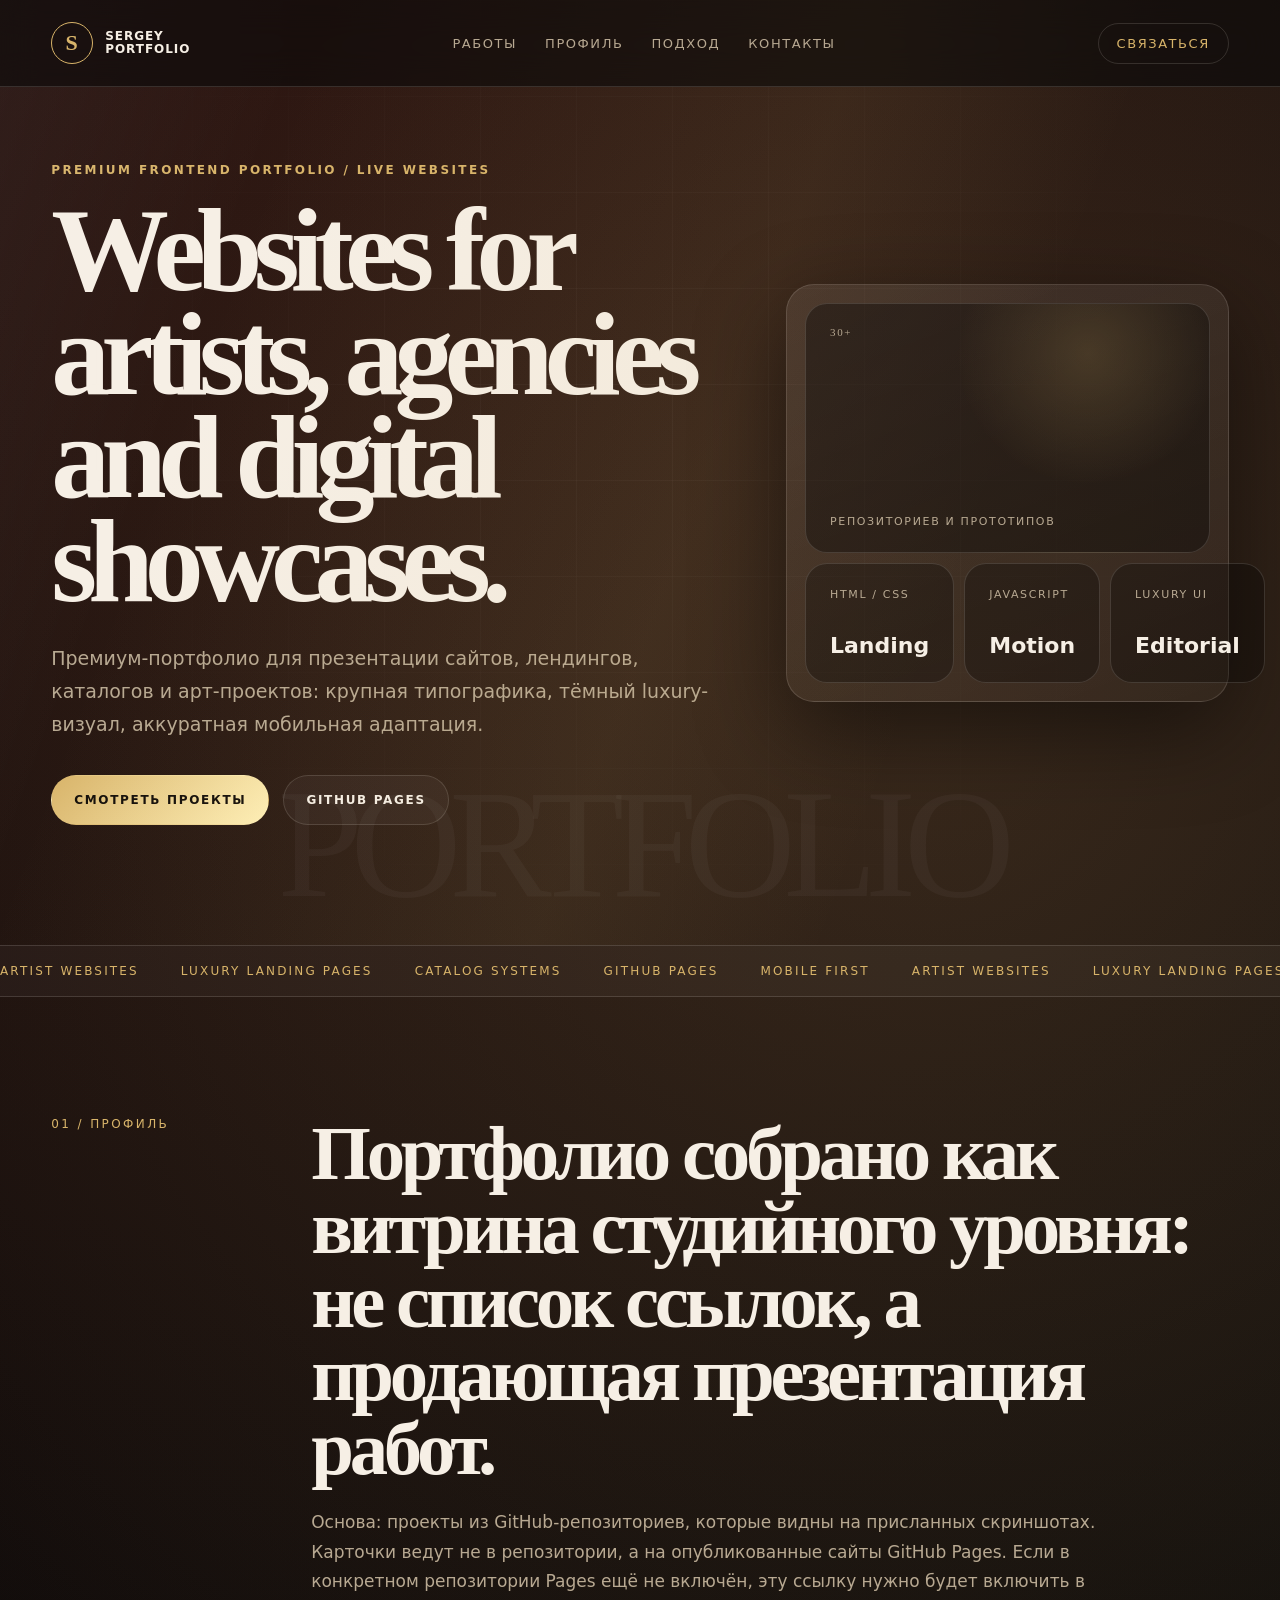
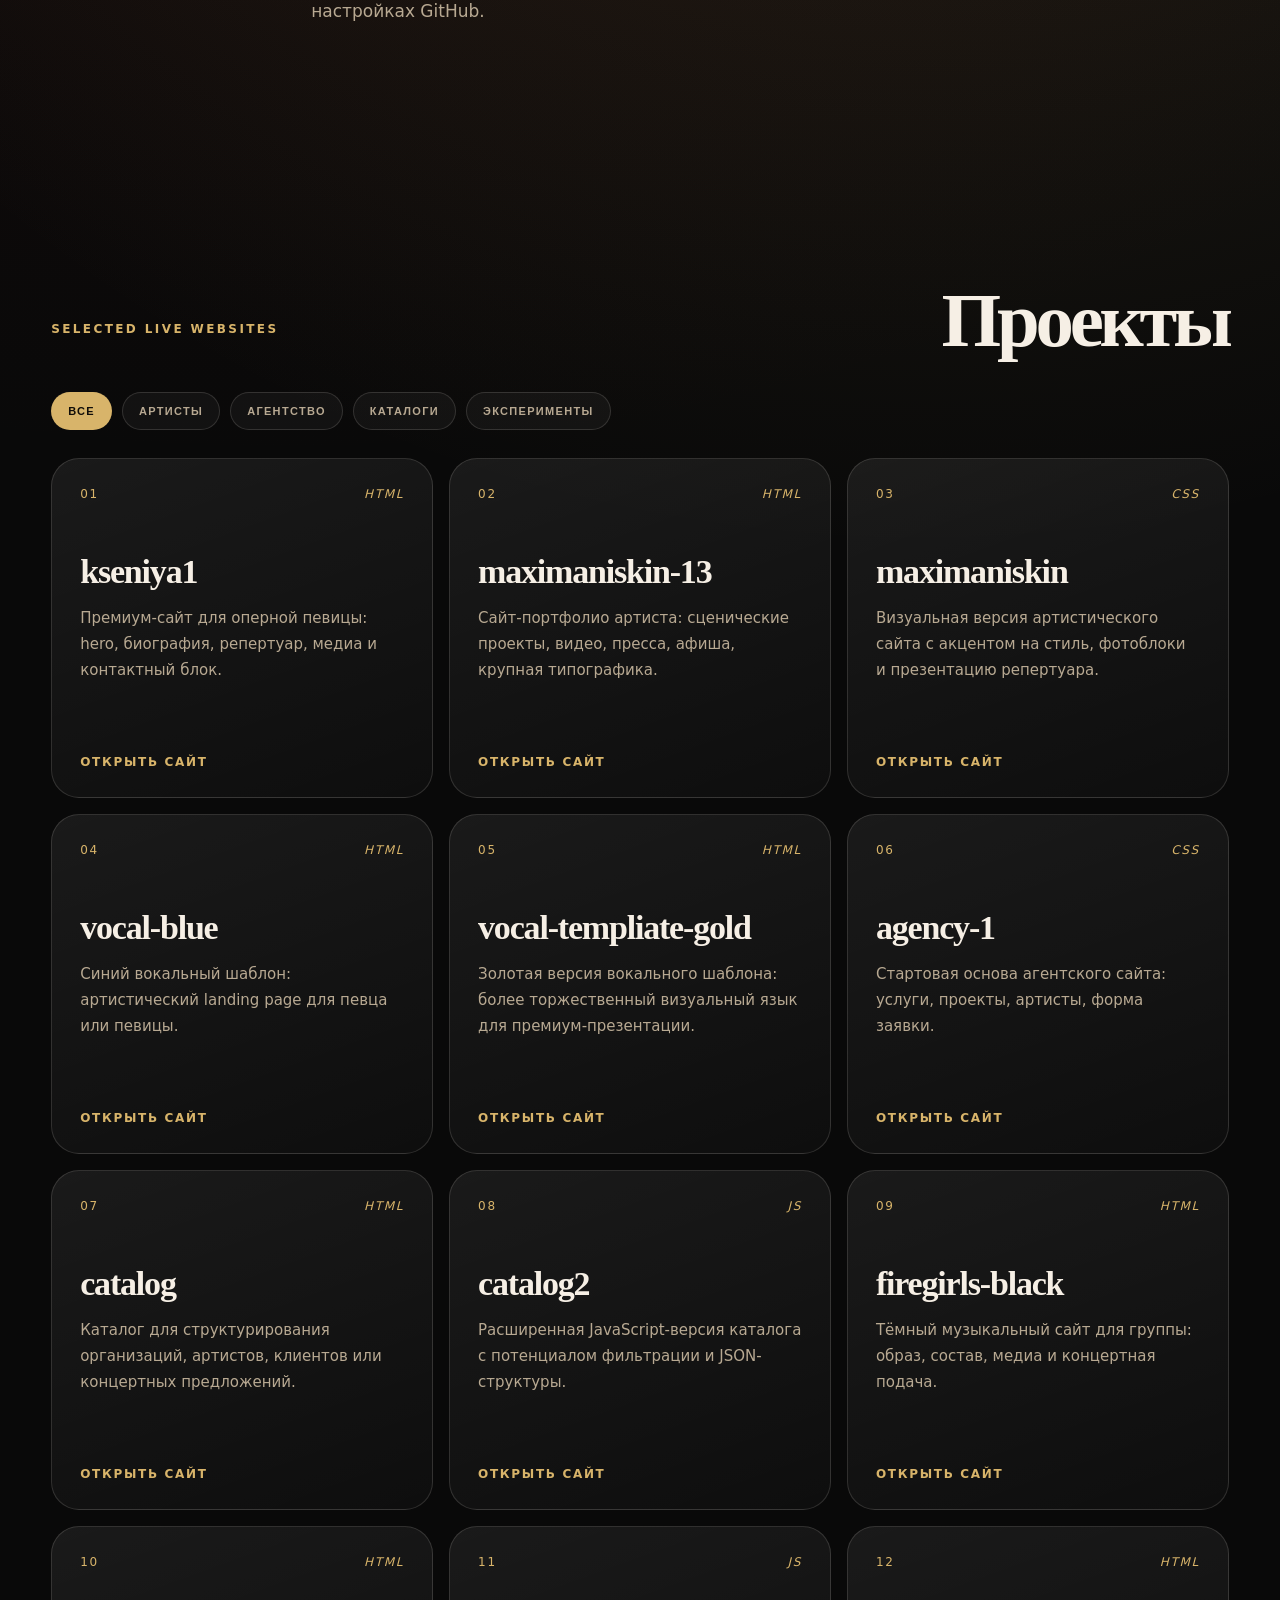
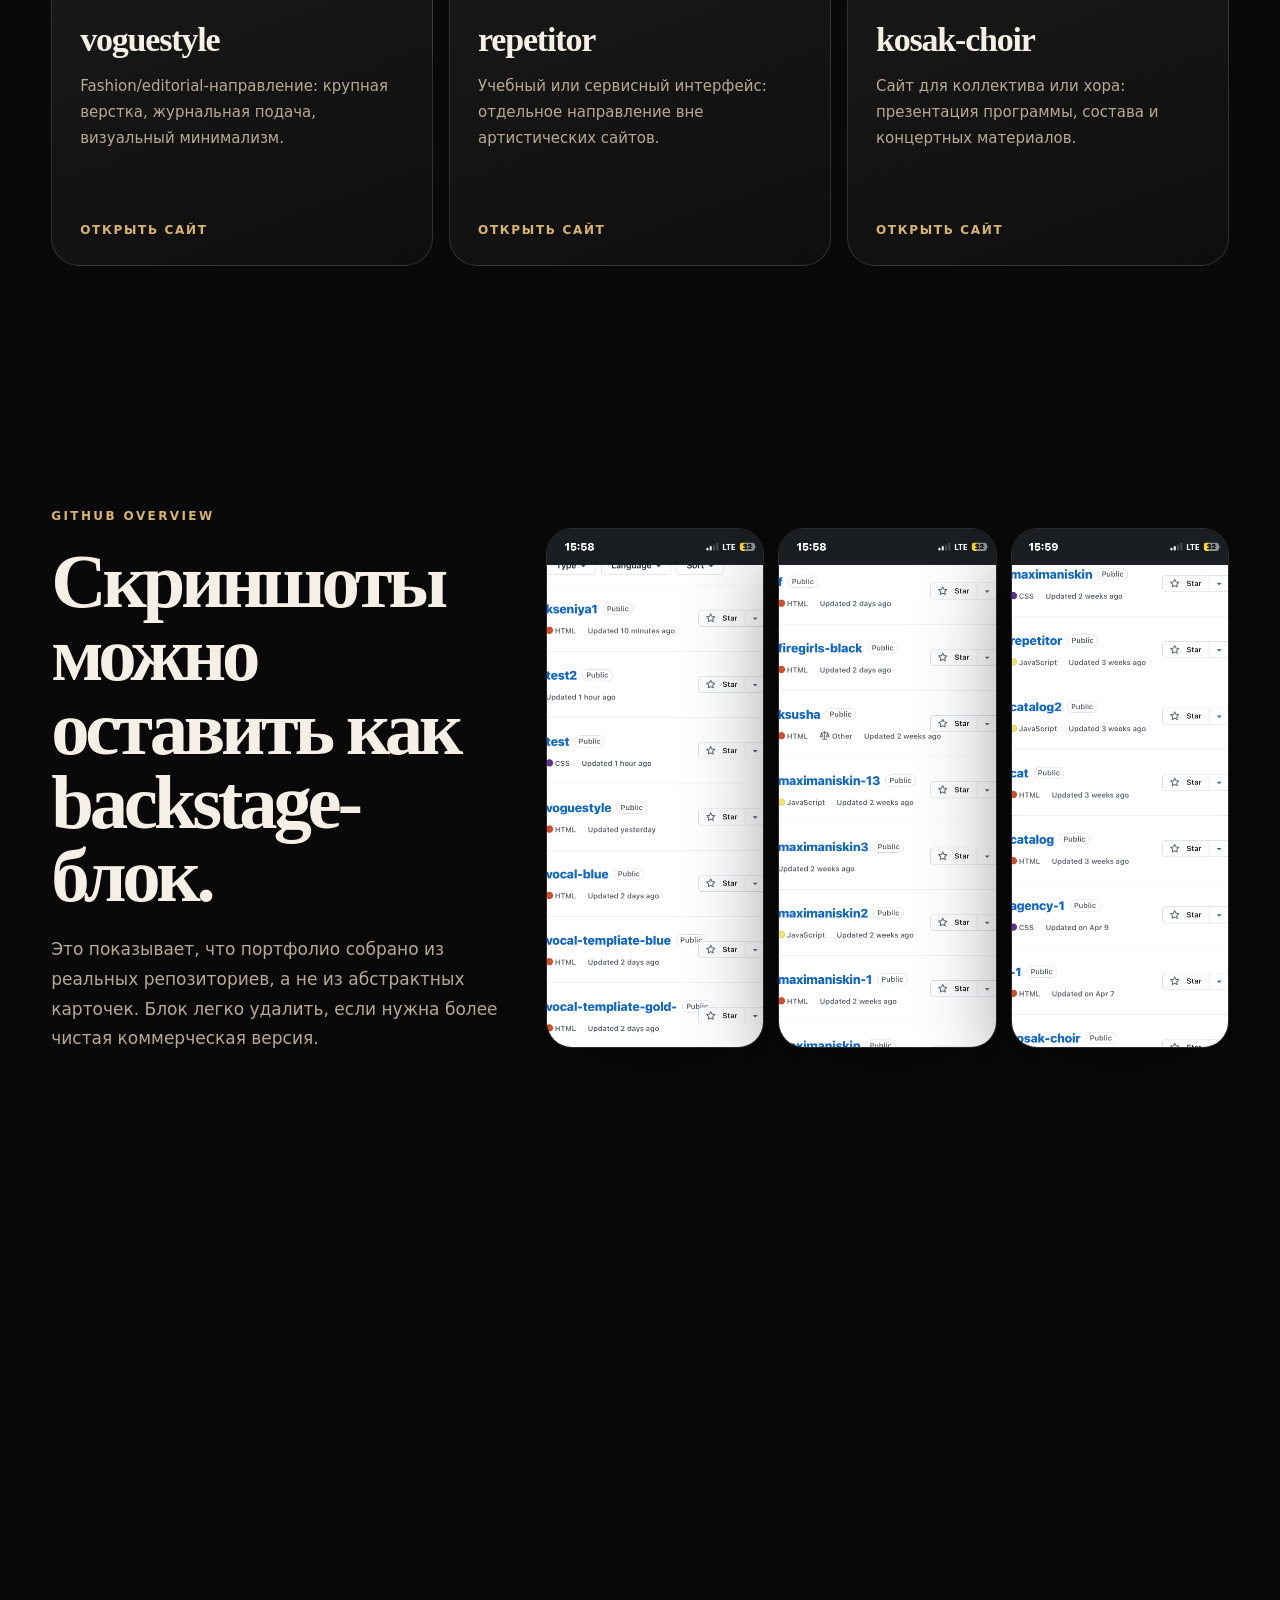
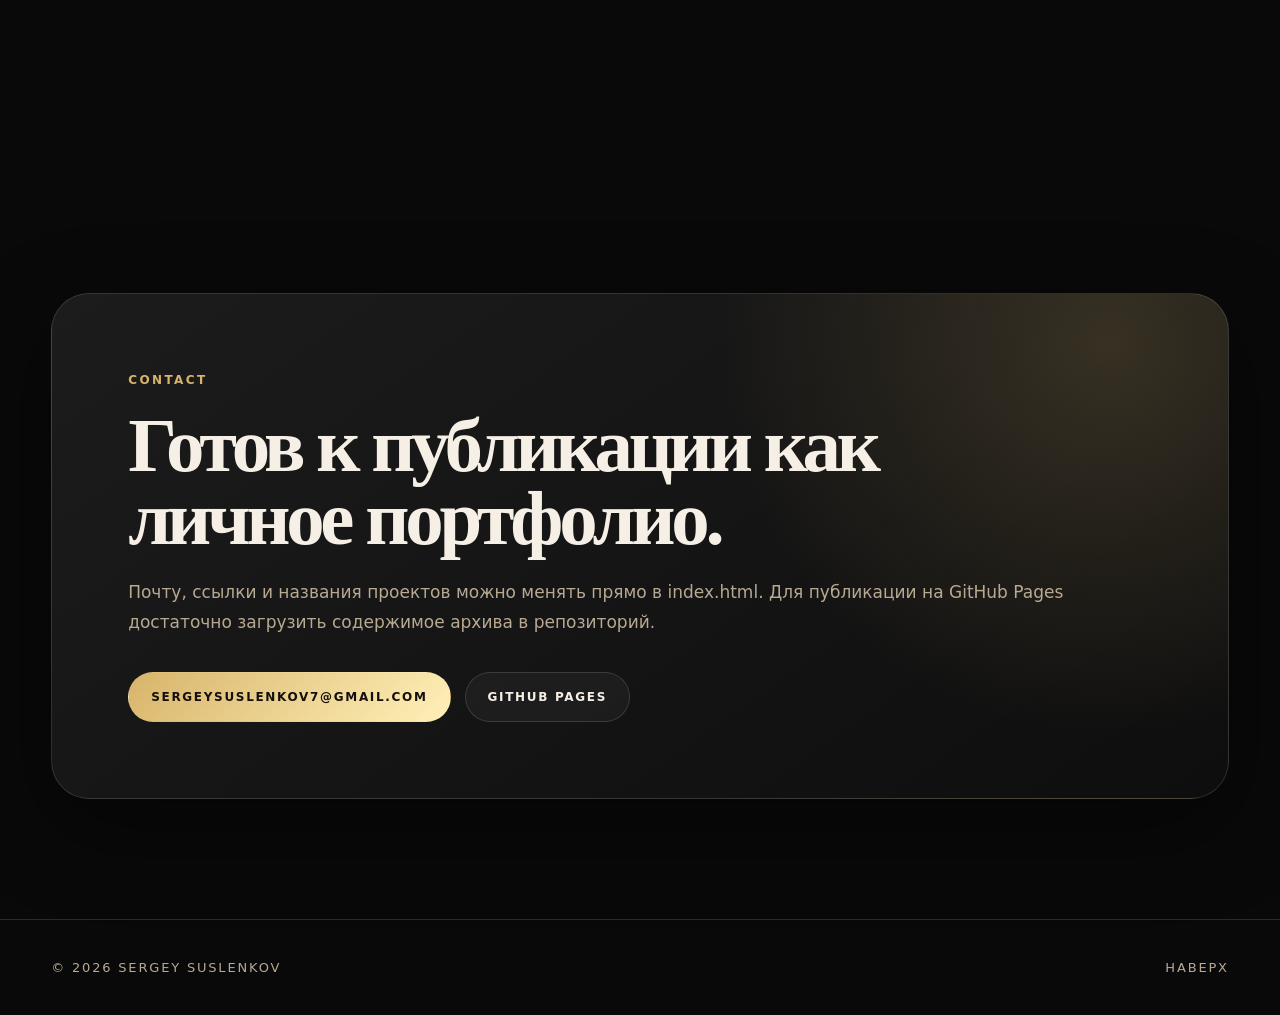
==== commit 52a3bb8e: "Rename premium-portfolio-live-links.html to index.html" ====
--- a/index.html
+++ b/index.html
@@ -91,12 +91,12 @@
       <div class="hero__noise"></div>
       <div class="hero__grid"></div>
       <div class="hero__content reveal">
-        <p class="eyebrow">Premium frontend portfolio / GitHub projects</p>
+        <p class="eyebrow">Premium frontend portfolio / Live websites</p>
         <h1 id="hero-title">Websites for artists, agencies and digital showcases.</h1>
         <p class="hero__lead">Премиум-портфолио для презентации сайтов, лендингов, каталогов и арт-проектов: крупная типографика, тёмный luxury-визуал, аккуратная мобильная адаптация.</p>
         <div class="hero__actions">
           <a class="btn btn--primary" href="#work">Смотреть проекты</a>
-          <a class="btn btn--ghost" href="https://github.com/sergeysuslenkov7" target="_blank" rel="noreferrer">GitHub</a>
+          <a class="btn btn--ghost" href="https://sergeysuslenkov7.github.io/" target="_blank" rel="noreferrer">GitHub Pages</a>
         </div>
       </div>
       <aside class="hero__panel reveal" aria-label="Сводка портфолио">
@@ -124,13 +124,13 @@
       <div class="section-label reveal">01 / Профиль</div>
       <div class="intro__text reveal">
         <h2>Портфолио собрано как витрина студийного уровня: не список ссылок, а продающая презентация работ.</h2>
-        <p>Основа: проекты из GitHub-репозиториев, которые видны на присланных скриншотах. Сайт можно сразу залить на GitHub Pages: открыть репозиторий, загрузить файлы, включить Pages — и портфолио будет работать как обычный статический сайт.</p>
+        <p>Основа: проекты из GitHub-репозиториев, которые видны на присланных скриншотах. Карточки ведут не в репозитории, а на опубликованные сайты GitHub Pages. Если в конкретном репозитории Pages ещё не включён, эту ссылку нужно будет включить в настройках GitHub.</p>
       </div>
     </section>
 
     <section class="section work" id="work">
       <div class="section-head reveal">
-        <p class="eyebrow">Selected repositories</p>
+        <p class="eyebrow">Selected live websites</p>
         <h2>Проекты</h2>
       </div>
       <div class="filters reveal" aria-label="Фильтры проектов">
@@ -145,73 +145,73 @@
           <div class="project-card__top"><span>01</span><em>HTML</em></div>
           <h3>kseniya1</h3>
           <p>Премиум-сайт для оперной певицы: hero, биография, репертуар, медиа и контактный блок.</p>
-          <a href="https://github.com/sergeysuslenkov7/kseniya1" target="_blank" rel="noreferrer">Открыть репозиторий</a>
+          <a href="https://sergeysuslenkov7.github.io/kseniya1/" target="_blank" rel="noreferrer">Открыть сайт</a>
         </article>
         <article class="project-card reveal" data-category="artist">
           <div class="project-card__top"><span>02</span><em>HTML</em></div>
           <h3>maximaniskin-13</h3>
           <p>Сайт-портфолио артиста: сценические проекты, видео, пресса, афиша, крупная типографика.</p>
-          <a href="https://github.com/sergeysuslenkov7/maximaniskin-13" target="_blank" rel="noreferrer">Открыть репозиторий</a>
+          <a href="https://sergeysuslenkov7.github.io/maximaniskin-13/" target="_blank" rel="noreferrer">Открыть сайт</a>
         </article>
         <article class="project-card reveal" data-category="artist">
           <div class="project-card__top"><span>03</span><em>CSS</em></div>
           <h3>maximaniskin</h3>
           <p>Визуальная версия артистического сайта с акцентом на стиль, фотоблоки и презентацию репертуара.</p>
-          <a href="https://github.com/sergeysuslenkov7/maximaniskin" target="_blank" rel="noreferrer">Открыть репозиторий</a>
+          <a href="https://sergeysuslenkov7.github.io/maximaniskin/" target="_blank" rel="noreferrer">Открыть сайт</a>
         </article>
         <article class="project-card reveal" data-category="artist">
           <div class="project-card__top"><span>04</span><em>HTML</em></div>
           <h3>vocal-blue</h3>
           <p>Синий вокальный шаблон: артистический landing page для певца или певицы.</p>
-          <a href="https://github.com/sergeysuslenkov7/vocal-blue" target="_blank" rel="noreferrer">Открыть репозиторий</a>
+          <a href="https://sergeysuslenkov7.github.io/vocal-blue/" target="_blank" rel="noreferrer">Открыть сайт</a>
         </article>
         <article class="project-card reveal" data-category="artist">
           <div class="project-card__top"><span>05</span><em>HTML</em></div>
           <h3>vocal-templiate-gold</h3>
           <p>Золотая версия вокального шаблона: более торжественный визуальный язык для премиум-презентации.</p>
-          <a href="https://github.com/sergeysuslenkov7/vocal-templiate-gold-" target="_blank" rel="noreferrer">Открыть репозиторий</a>
+          <a href="https://sergeysuslenkov7.github.io/vocal-templiate-gold-/" target="_blank" rel="noreferrer">Открыть сайт</a>
         </article>
         <article class="project-card reveal" data-category="agency">
           <div class="project-card__top"><span>06</span><em>CSS</em></div>
           <h3>agency-1</h3>
           <p>Стартовая основа агентского сайта: услуги, проекты, артисты, форма заявки.</p>
-          <a href="https://github.com/sergeysuslenkov7/agency-1" target="_blank" rel="noreferrer">Открыть репозиторий</a>
+          <a href="https://sergeysuslenkov7.github.io/agency-1/" target="_blank" rel="noreferrer">Открыть сайт</a>
         </article>
         <article class="project-card reveal" data-category="catalog">
           <div class="project-card__top"><span>07</span><em>HTML</em></div>
           <h3>catalog</h3>
           <p>Каталог для структурирования организаций, артистов, клиентов или концертных предложений.</p>
-          <a href="https://github.com/sergeysuslenkov7/catalog" target="_blank" rel="noreferrer">Открыть репозиторий</a>
+          <a href="https://sergeysuslenkov7.github.io/catalog/" target="_blank" rel="noreferrer">Открыть сайт</a>
         </article>
         <article class="project-card reveal" data-category="catalog">
           <div class="project-card__top"><span>08</span><em>JS</em></div>
           <h3>catalog2</h3>
           <p>Расширенная JavaScript-версия каталога с потенциалом фильтрации и JSON-структуры.</p>
-          <a href="https://github.com/sergeysuslenkov7/catalog2" target="_blank" rel="noreferrer">Открыть репозиторий</a>
+          <a href="https://sergeysuslenkov7.github.io/catalog2/" target="_blank" rel="noreferrer">Открыть сайт</a>
         </article>
         <article class="project-card reveal" data-category="experimental">
           <div class="project-card__top"><span>09</span><em>HTML</em></div>
           <h3>firegirls-black</h3>
           <p>Тёмный музыкальный сайт для группы: образ, состав, медиа и концертная подача.</p>
-          <a href="https://github.com/sergeysuslenkov7/firegirls-black" target="_blank" rel="noreferrer">Открыть репозиторий</a>
+          <a href="https://sergeysuslenkov7.github.io/firegirls-black/" target="_blank" rel="noreferrer">Открыть сайт</a>
         </article>
         <article class="project-card reveal" data-category="experimental">
           <div class="project-card__top"><span>10</span><em>HTML</em></div>
           <h3>voguestyle</h3>
           <p>Fashion/editorial-направление: крупная верстка, журнальная подача, визуальный минимализм.</p>
-          <a href="https://github.com/sergeysuslenkov7/voguestyle" target="_blank" rel="noreferrer">Открыть репозиторий</a>
+          <a href="https://sergeysuslenkov7.github.io/voguestyle/" target="_blank" rel="noreferrer">Открыть сайт</a>
         </article>
         <article class="project-card reveal" data-category="experimental">
           <div class="project-card__top"><span>11</span><em>JS</em></div>
           <h3>repetitor</h3>
           <p>Учебный или сервисный интерфейс: отдельное направление вне артистических сайтов.</p>
-          <a href="https://github.com/sergeysuslenkov7/repetitor" target="_blank" rel="noreferrer">Открыть репозиторий</a>
+          <a href="https://sergeysuslenkov7.github.io/repetitor/" target="_blank" rel="noreferrer">Открыть сайт</a>
         </article>
         <article class="project-card reveal" data-category="experimental">
           <div class="project-card__top"><span>12</span><em>HTML</em></div>
           <h3>kosak-choir</h3>
           <p>Сайт для коллектива или хора: презентация программы, состава и концертных материалов.</p>
-          <a href="https://github.com/sergeysuslenkov7/kosak-choir" target="_blank" rel="noreferrer">Открыть репозиторий</a>
+          <a href="https://sergeysuslenkov7.github.io/kosak-choir/" target="_blank" rel="noreferrer">Открыть сайт</a>
         </article>
       </div>
     </section>
@@ -249,7 +249,7 @@
         <p>Почту, ссылки и названия проектов можно менять прямо в index.html. Для публикации на GitHub Pages достаточно загрузить содержимое архива в репозиторий.</p>
         <div class="contact__actions">
           <a class="btn btn--primary" href="mailto:sergeysuslenkov7@gmail.com">sergeysuslenkov7@gmail.com</a>
-          <a class="btn btn--ghost" href="https://github.com/sergeysuslenkov7" target="_blank" rel="noreferrer">GitHub profile</a>
+          <a class="btn btn--ghost" href="https://sergeysuslenkov7.github.io/" target="_blank" rel="noreferrer">GitHub Pages</a>
         </div>
       </div>
     </section>
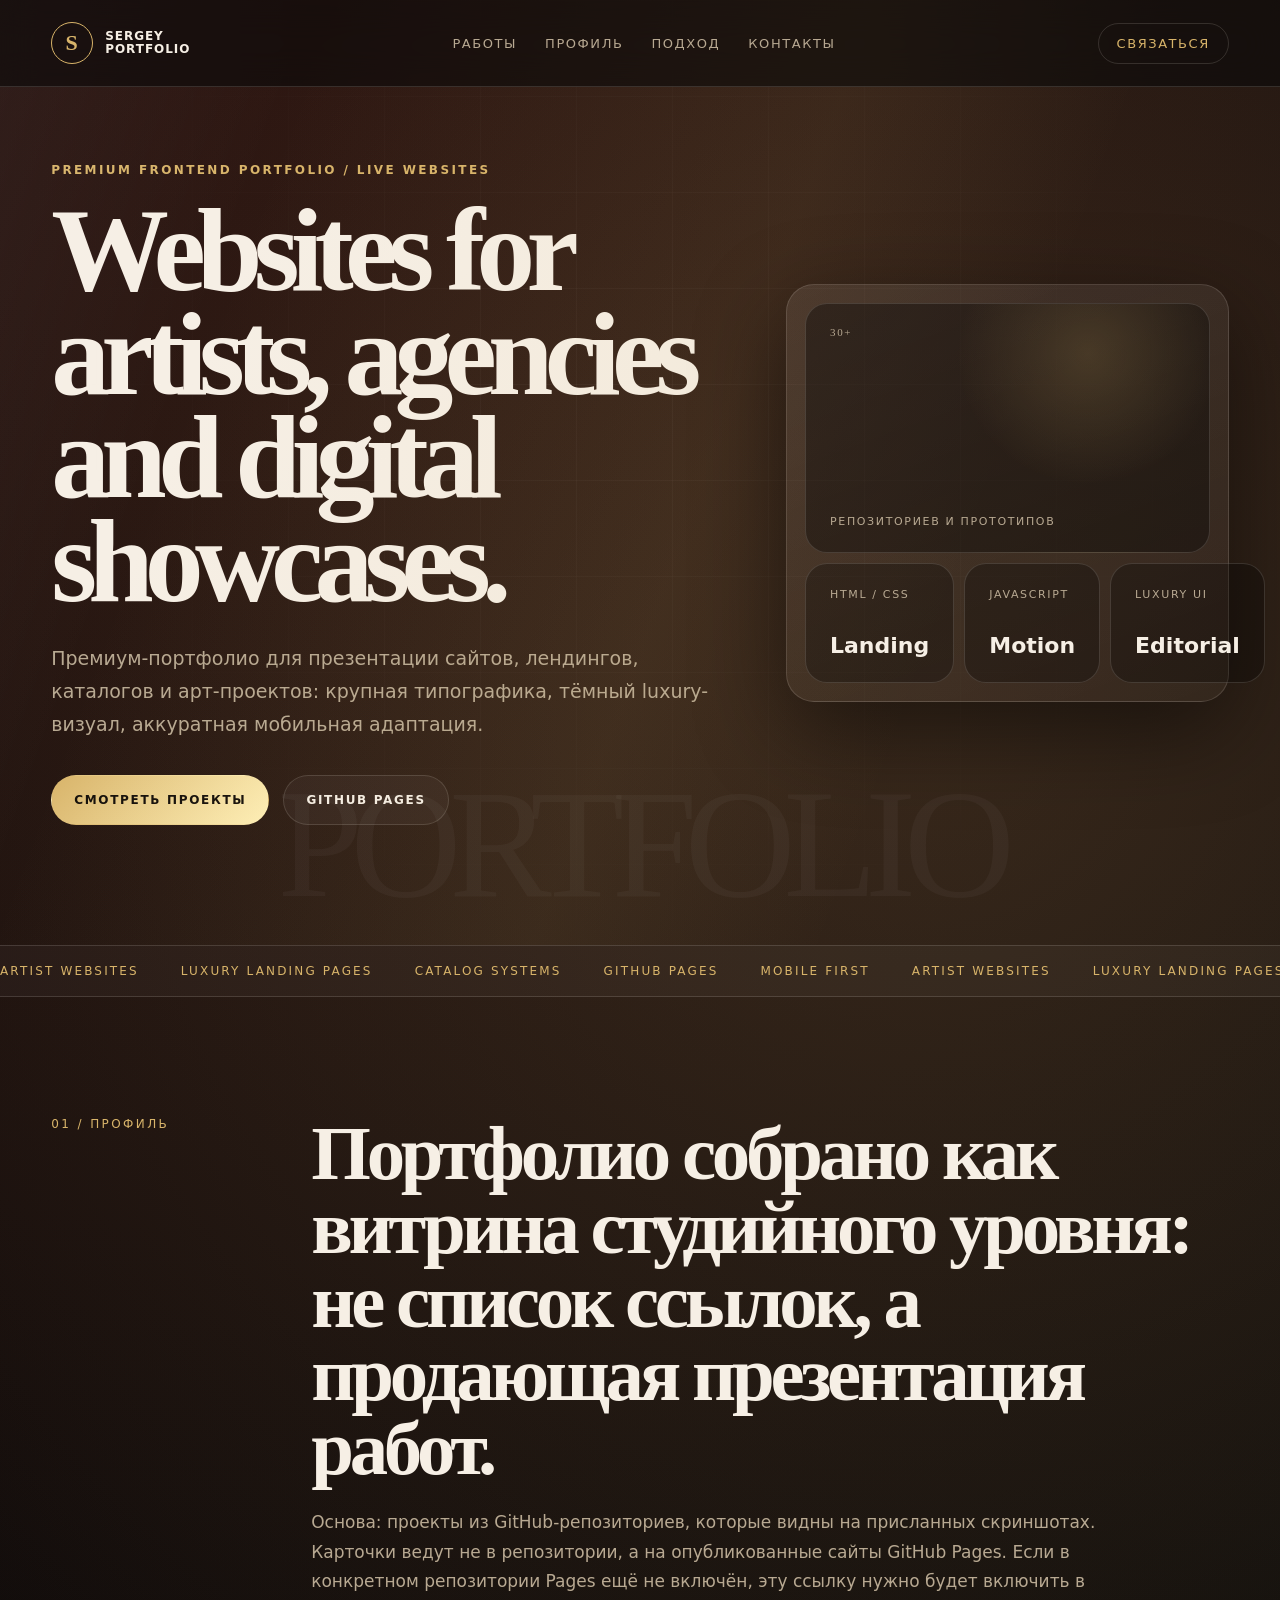
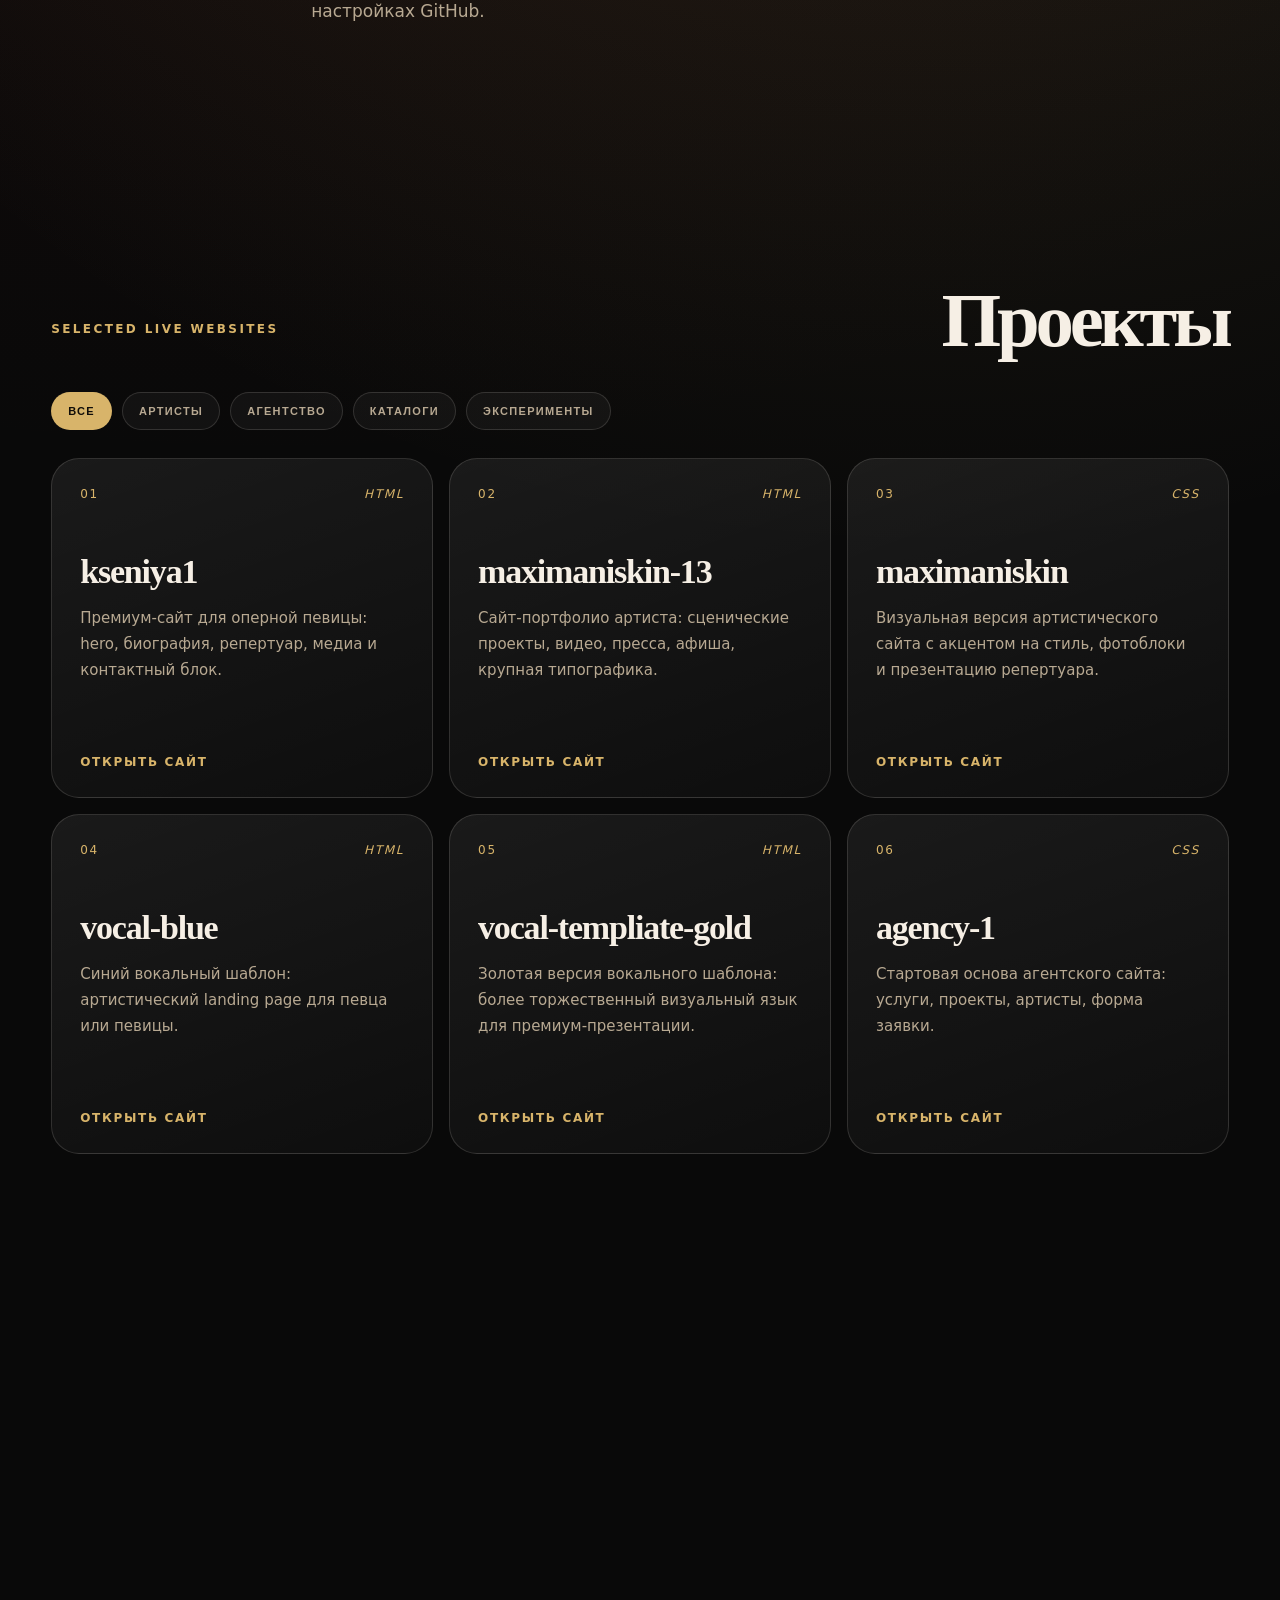
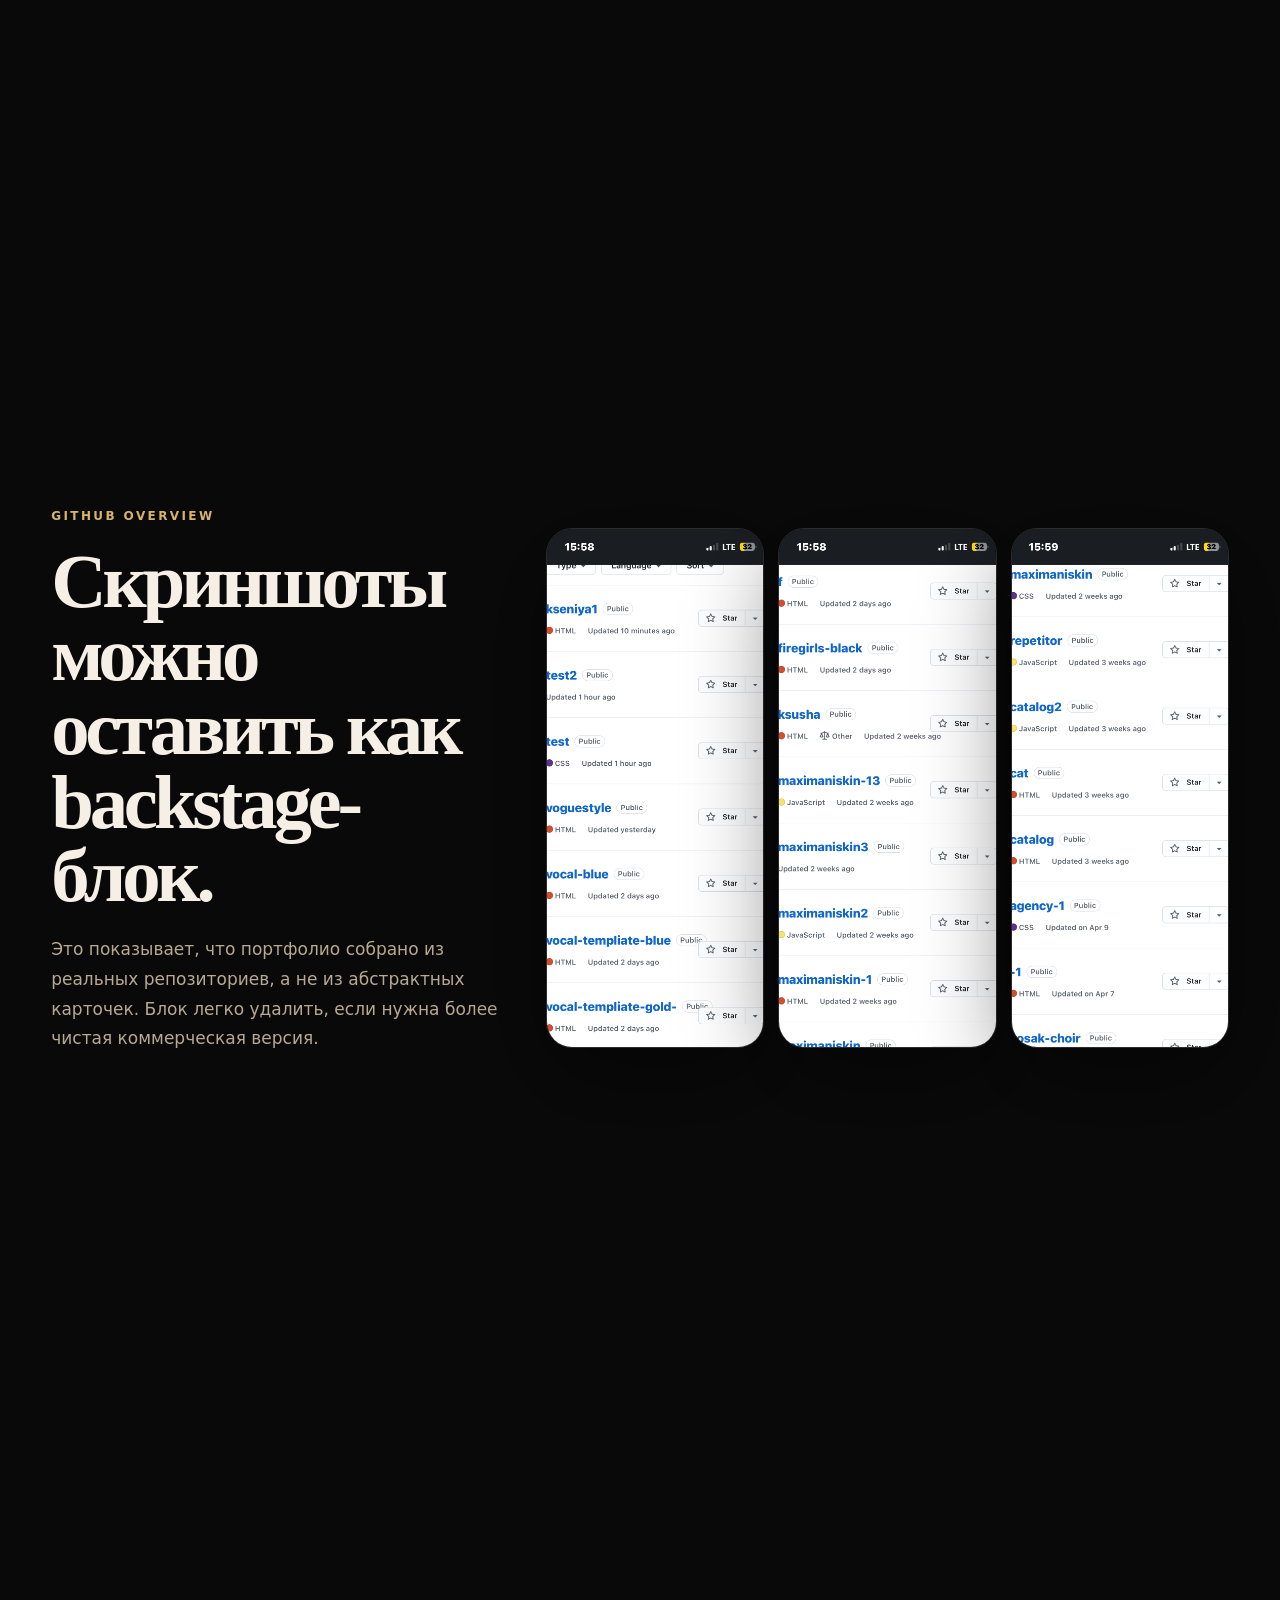
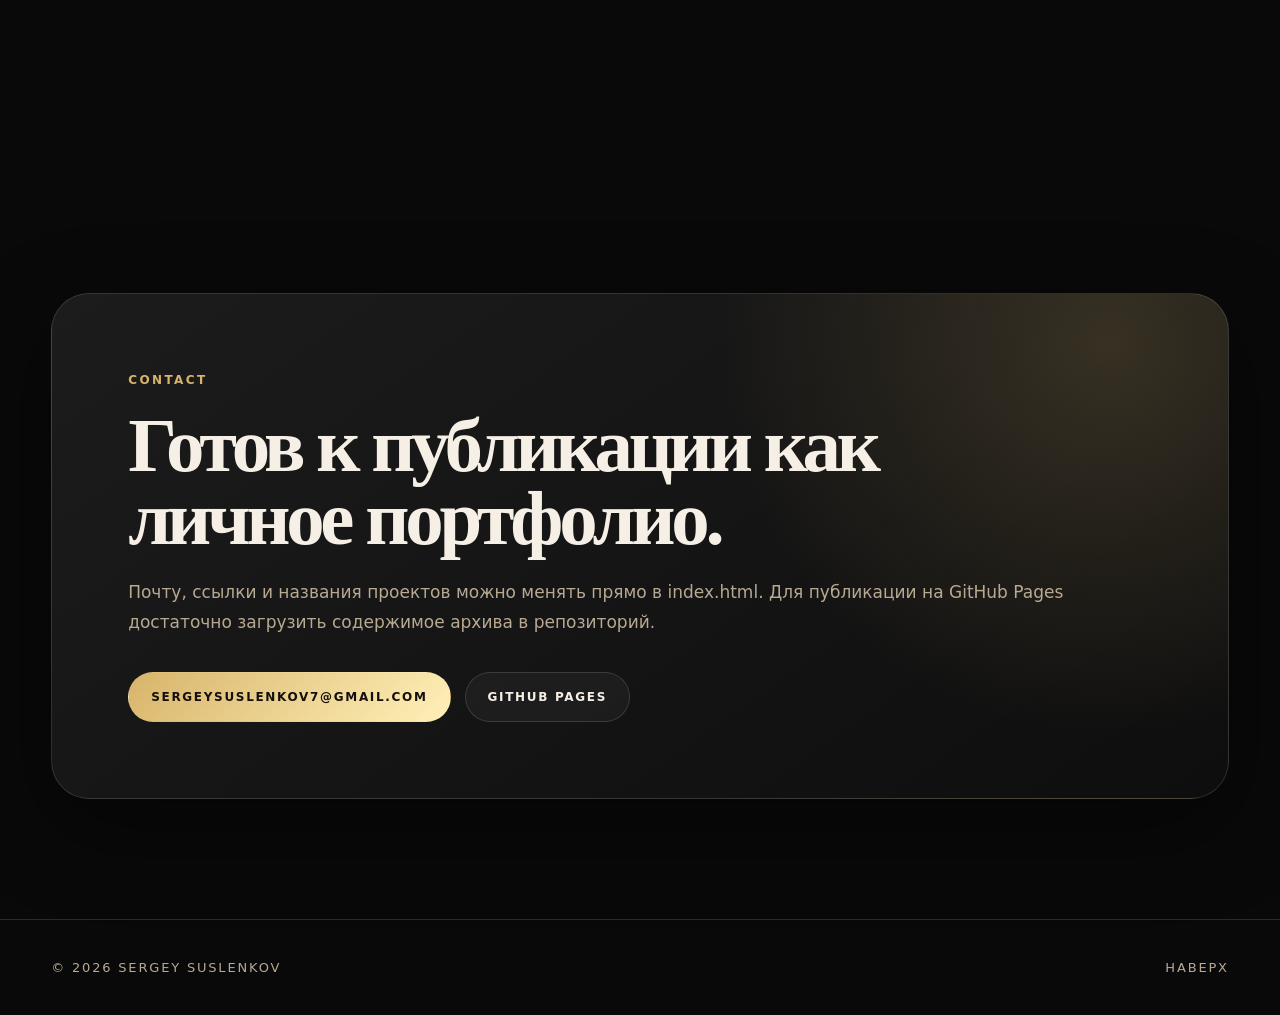
==== commit 2055752e: "Update project links to new GitHub pages" ====
--- a/index.html
+++ b/index.html
@@ -151,13 +151,13 @@
           <div class="project-card__top"><span>02</span><em>HTML</em></div>
           <h3>maximaniskin-13</h3>
           <p>Сайт-портфолио артиста: сценические проекты, видео, пресса, афиша, крупная типографика.</p>
-          <a href="https://sergeysuslenkov7.github.io/maximaniskin-13/" target="_blank" rel="noreferrer">Открыть сайт</a>
+          <a href="https://koofstudio76.github.io/maximaniskin-13/" target="_blank" rel="noreferrer">Открыть сайт</a>
         </article>
         <article class="project-card reveal" data-category="artist">
           <div class="project-card__top"><span>03</span><em>CSS</em></div>
           <h3>maximaniskin</h3>
           <p>Визуальная версия артистического сайта с акцентом на стиль, фотоблоки и презентацию репертуара.</p>
-          <a href="https://sergeysuslenkov7.github.io/maximaniskin/" target="_blank" rel="noreferrer">Открыть сайт</a>
+          <a href="https://koofstudio76.github.io/maximaniskin/" target="_blank" rel="noreferrer">Открыть сайт</a>
         </article>
         <article class="project-card reveal" data-category="artist">
           <div class="project-card__top"><span>04</span><em>HTML</em></div>
@@ -169,7 +169,7 @@
           <div class="project-card__top"><span>05</span><em>HTML</em></div>
           <h3>vocal-templiate-gold</h3>
           <p>Золотая версия вокального шаблона: более торжественный визуальный язык для премиум-презентации.</p>
-          <a href="https://sergeysuslenkov7.github.io/vocal-templiate-gold-/" target="_blank" rel="noreferrer">Открыть сайт</a>
+          <a href="https://koofstudio76.github.io/vocal-templiate-gold-/" target="_blank" rel="noreferrer">Открыть сайт</a>
         </article>
         <article class="project-card reveal" data-category="agency">
           <div class="project-card__top"><span>06</span><em>CSS</em></div>
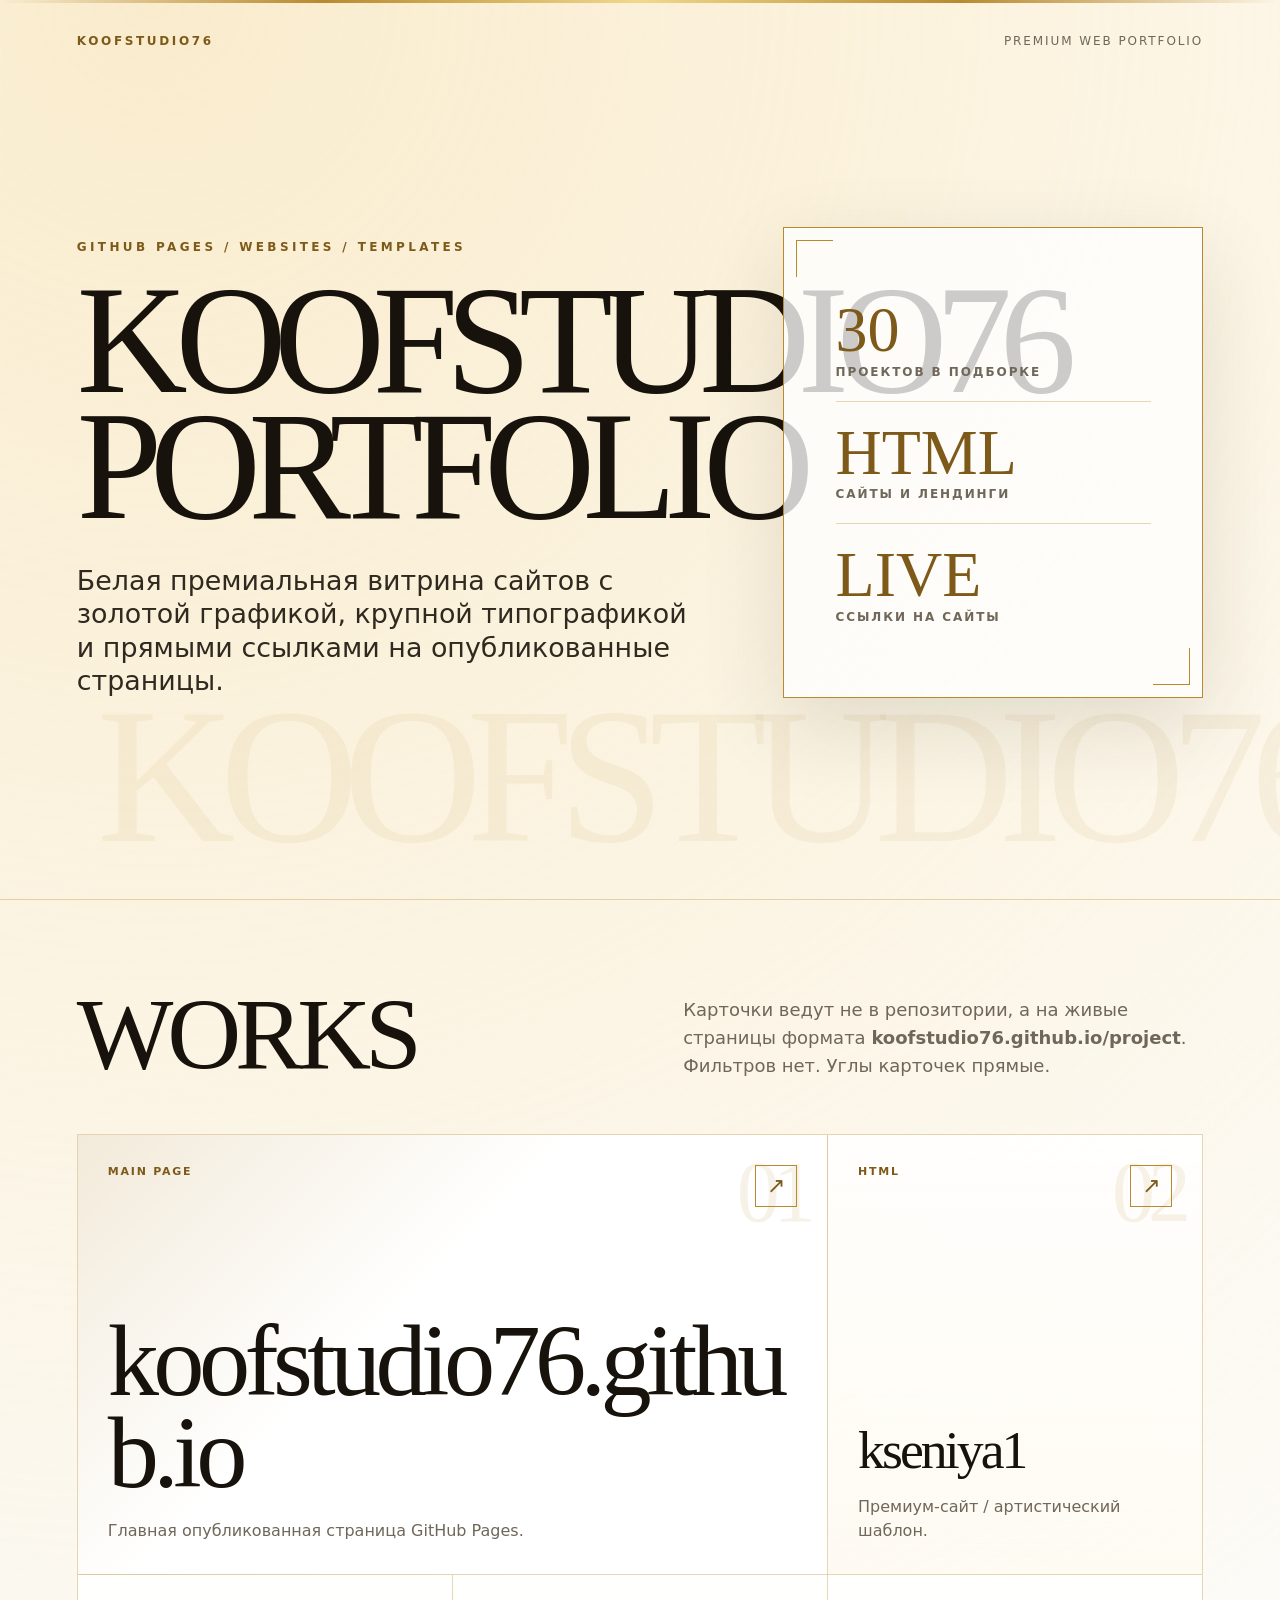
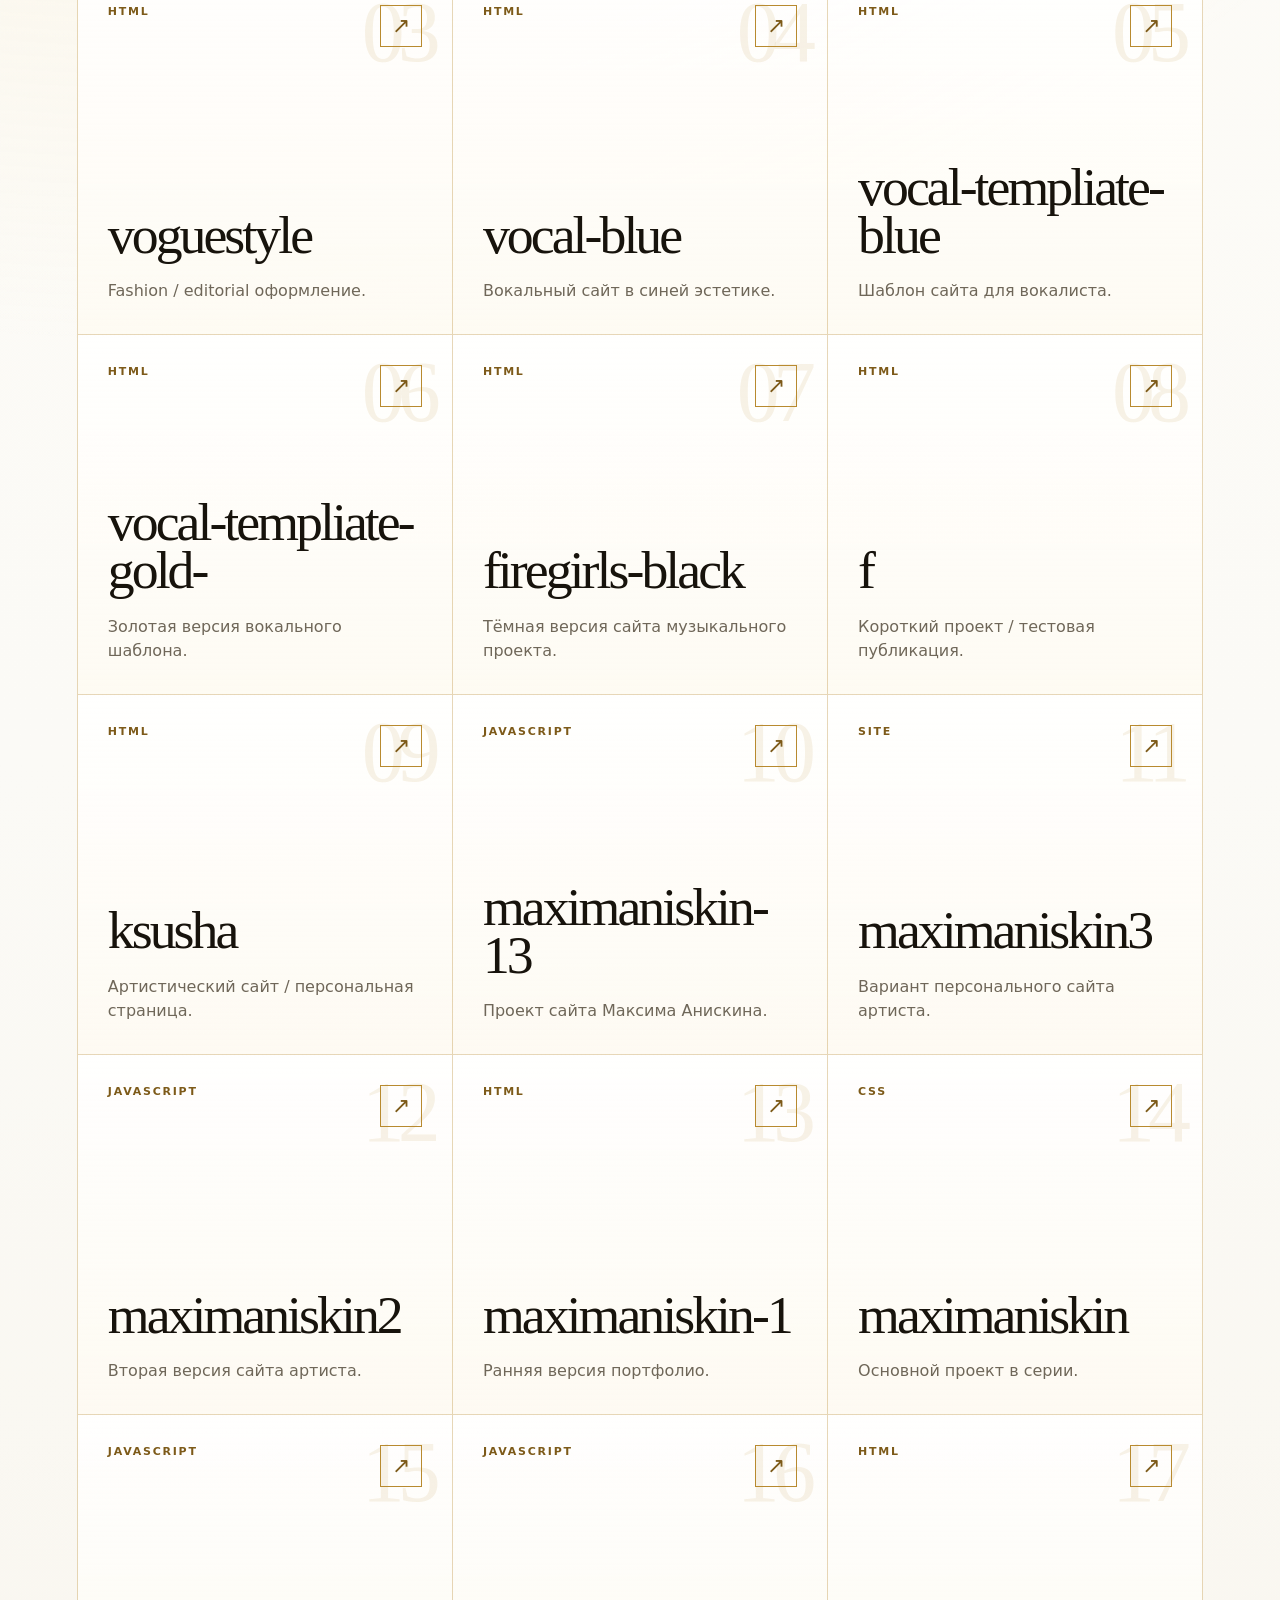
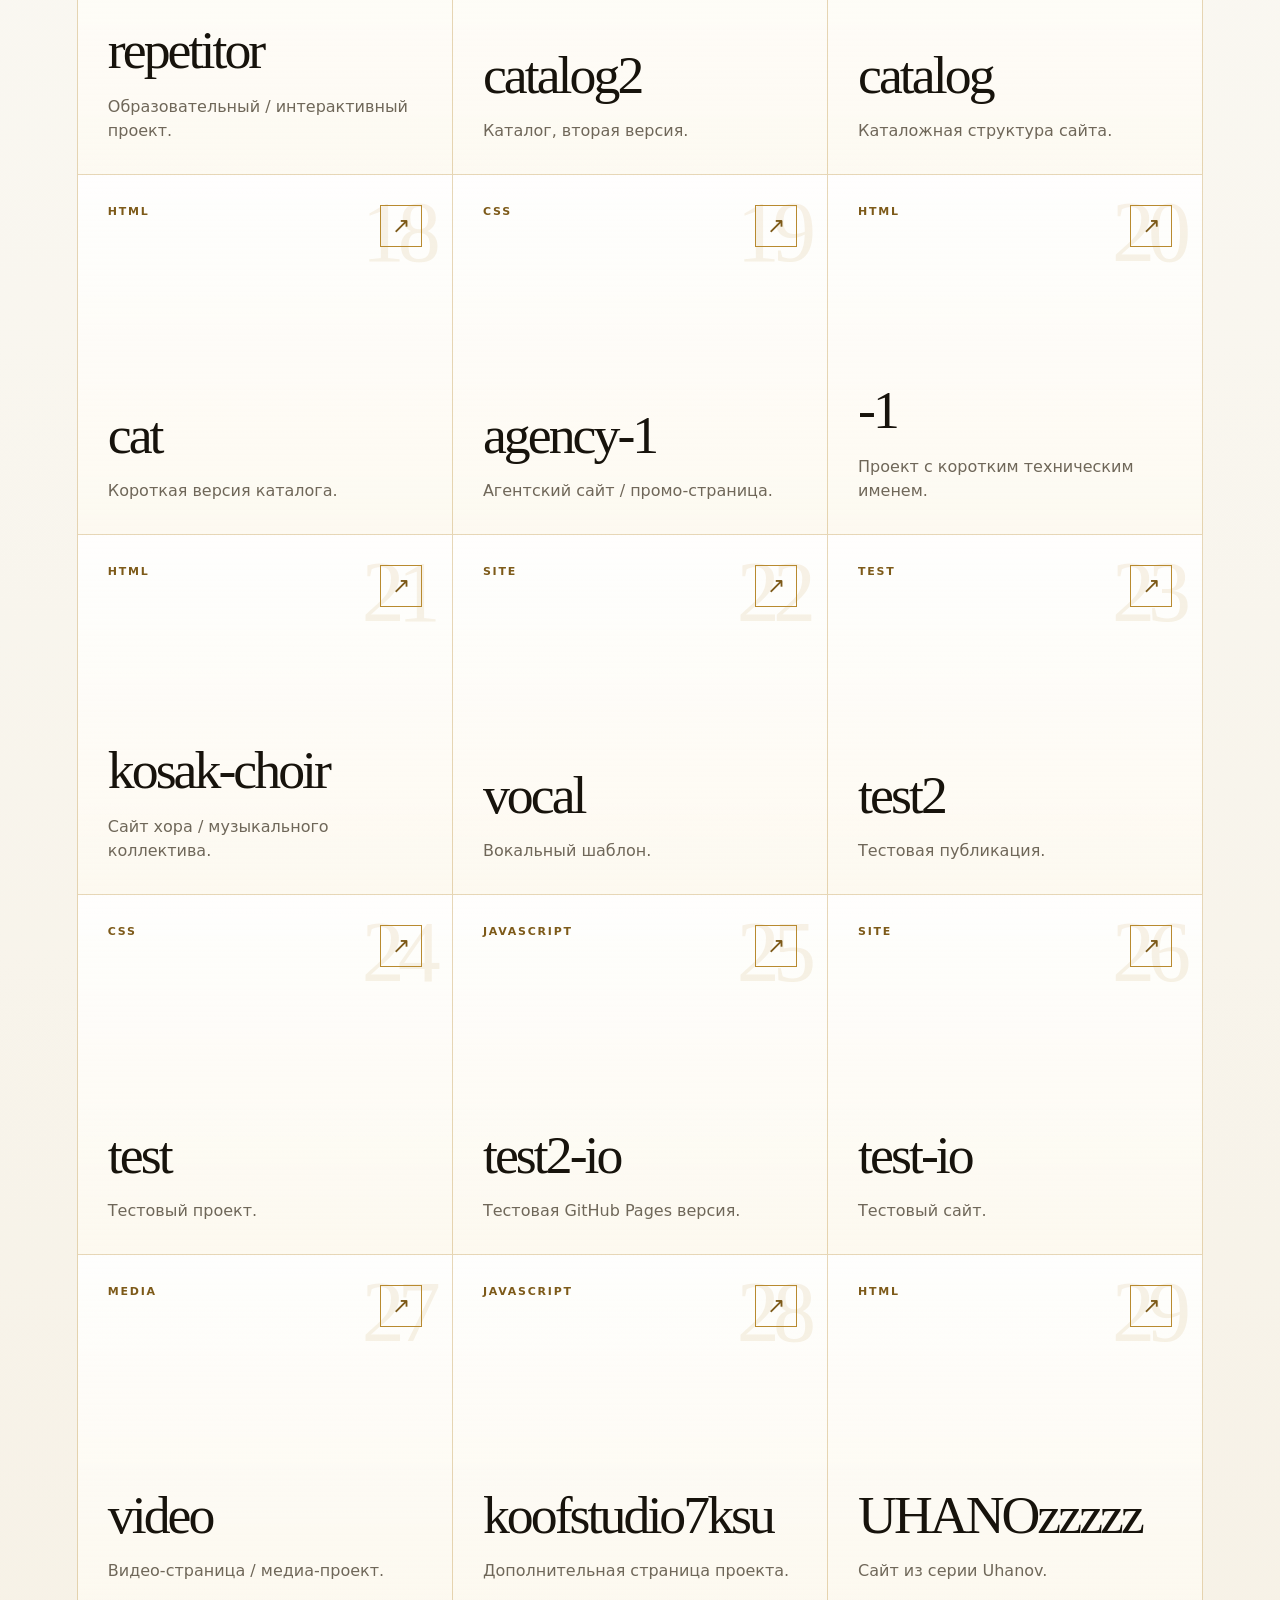
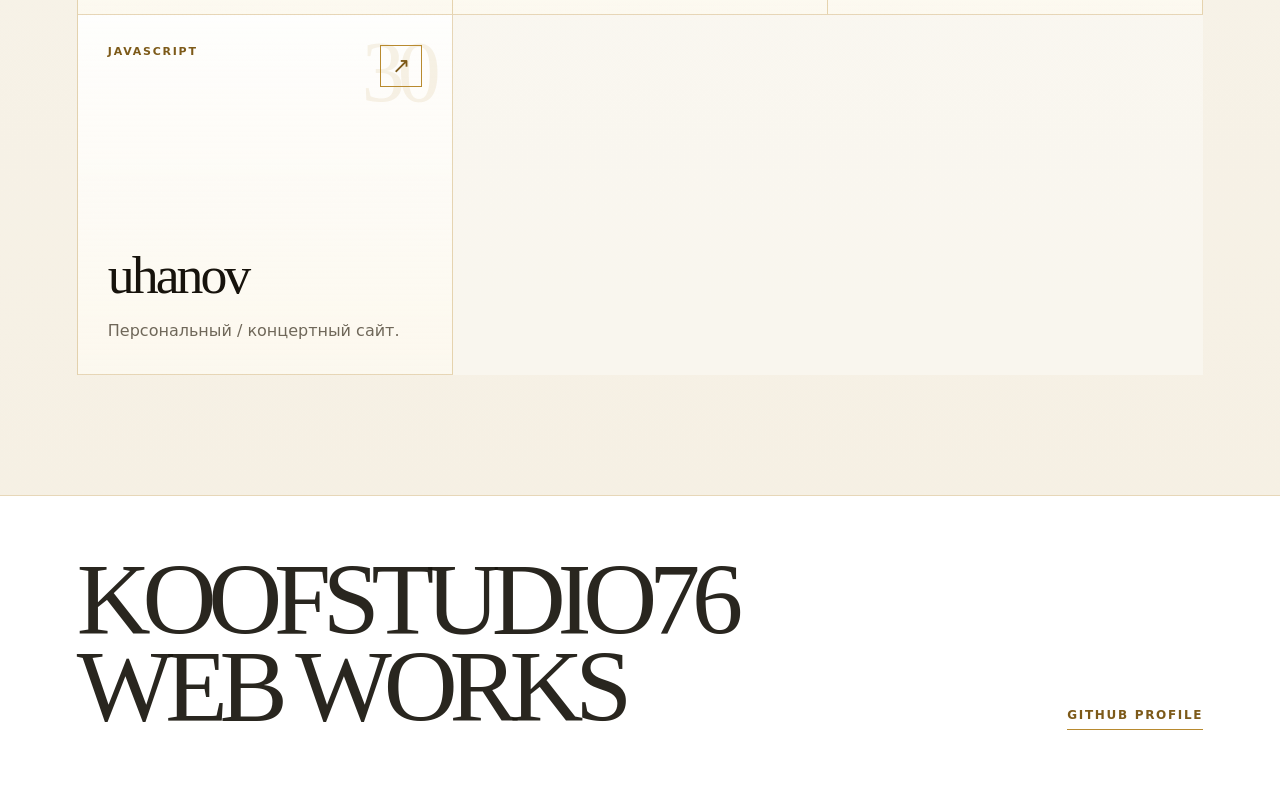
==== commit 3b6140a4: "Rename koofstudio76-premium-portfolio.html to index.html" ====
--- a/index.html
+++ b/index.html
@@ -1,293 +1,476 @@
-<!doctype html>
+<!DOCTYPE html>
 <html lang="ru">
 <head>
   <meta charset="UTF-8" />
   <meta name="viewport" content="width=device-width, initial-scale=1.0" />
-  <title>Sergey Suslenkov — Premium Web Portfolio</title>
-  <meta name="description" content="Premium portfolio website for web projects, artist sites, catalog systems and luxury editorial landing pages." />
+  <title>Koofstudio76 — Premium Portfolio</title>
+  <meta name="description" content="Премиум-портфолио сайтов Koofstudio76: витрина проектов GitHub Pages." />
   <style>
-:root{
-  --bg:#090909;
-  --panel:#111111;
-  --panel-2:#17120e;
-  --text:#f6efe5;
-  --muted:#b8a992;
-  --line:rgba(246,239,229,.14);
-  --gold:#d8b46a;
-  --gold-soft:rgba(216,180,106,.18);
-  --glass:rgba(255,255,255,.06);
-  --shadow:0 28px 90px rgba(0,0,0,.48);
-  --radius:28px;
-  --max:1440px;
-}
-*{box-sizing:border-box}
-html{scroll-behavior:smooth}
-body{
-  margin:0;
-  background:radial-gradient(circle at 72% 12%, rgba(216,180,106,.18), transparent 28%), radial-gradient(circle at 22% 0%, rgba(122,20,20,.22), transparent 35%), var(--bg);
-  color:var(--text);
-  font-family:Inter, ui-sans-serif, system-ui, -apple-system, BlinkMacSystemFont, "Segoe UI", sans-serif;
-  overflow-x:hidden;
-}
-a{color:inherit;text-decoration:none}
-img{max-width:100%;display:block}
-.preloader{
-  position:fixed;inset:0;z-index:1000;background:#080808;display:grid;place-items:center;transition:opacity .7s ease, visibility .7s ease;
-}
-.preloader.is-hidden{opacity:0;visibility:hidden}
-.preloader__mark{font-family:Georgia,serif;font-size:clamp(56px,10vw,130px);letter-spacing:-.08em;color:var(--gold)}
-.preloader__line{position:absolute;bottom:14vh;width:180px;height:1px;background:linear-gradient(90deg,transparent,var(--gold),transparent);animation:line 1.2s ease-in-out infinite}
-@keyframes line{50%{transform:scaleX(.35);opacity:.45}}
-.site-header{
-  position:fixed;top:0;left:0;right:0;z-index:50;display:flex;align-items:center;justify-content:space-between;
-  padding:22px clamp(18px,4vw,64px);backdrop-filter:blur(18px);background:rgba(9,9,9,.58);border-bottom:1px solid var(--line);
-}
-.brand{display:flex;align-items:center;gap:12px;font-weight:700;text-transform:uppercase;letter-spacing:.08em;font-size:12px;line-height:1.05}
-.brand__symbol{width:42px;height:42px;border:1px solid var(--gold);border-radius:50%;display:grid;place-items:center;color:var(--gold);font-family:Georgia,serif;font-size:22px}
-.nav{display:flex;gap:28px;color:var(--muted);font-size:13px;text-transform:uppercase;letter-spacing:.12em}
-.nav a{transition:color .25s ease}.nav a:hover{color:var(--gold)}
-.header-cta{padding:12px 18px;border:1px solid var(--line);border-radius:999px;color:var(--gold);font-size:13px;text-transform:uppercase;letter-spacing:.12em}
-.section{max-width:var(--max);margin:0 auto;padding:120px clamp(18px,4vw,64px)}
-.hero{position:relative;min-height:100vh;display:grid;grid-template-columns:minmax(0,1.12fr) minmax(320px,.72fr);align-items:center;gap:46px;overflow:hidden;padding-top:160px}
-.hero__grid{position:absolute;inset:0;background-image:linear-gradient(var(--line) 1px, transparent 1px),linear-gradient(90deg,var(--line) 1px, transparent 1px);background-size:96px 96px;mask-image:radial-gradient(circle at 50% 42%,black,transparent 72%);opacity:.28;pointer-events:none}
-.hero__noise{position:absolute;inset:0;background:linear-gradient(110deg,rgba(255,255,255,.05),transparent 20%,rgba(216,180,106,.08) 54%,transparent 72%);pointer-events:none}
-.eyebrow{margin:0 0 18px;color:var(--gold);text-transform:uppercase;letter-spacing:.2em;font-size:12px;font-weight:700}
-h1,h2,h3,p{margin-top:0}
-h1{font-family:Georgia,serif;font-size:clamp(58px,9.2vw,142px);line-height:.88;letter-spacing:-.075em;margin-bottom:28px;max-width:980px}
-h2{font-family:Georgia,serif;font-size:clamp(42px,6vw,86px);line-height:.96;letter-spacing:-.055em;margin-bottom:22px}
-h3{font-family:Georgia,serif;font-size:30px;line-height:1;margin-bottom:16px;letter-spacing:-.035em}
-p{color:var(--muted);line-height:1.75;font-size:17px}.hero__lead{max-width:760px;font-size:19px}
-.hero__actions,.contact__actions{display:flex;gap:14px;flex-wrap:wrap;margin-top:34px}.btn{display:inline-flex;align-items:center;justify-content:center;min-height:50px;padding:0 22px;border-radius:999px;border:1px solid var(--line);text-transform:uppercase;letter-spacing:.14em;font-size:12px;font-weight:800}.btn--primary{background:linear-gradient(135deg,var(--gold),#fff0b8);color:#15100b;border-color:transparent}.btn--ghost{color:var(--text);background:rgba(255,255,255,.04)}
-.hero__panel{position:relative;z-index:2;padding:18px;border:1px solid var(--line);border-radius:var(--radius);background:linear-gradient(160deg,rgba(255,255,255,.08),rgba(255,255,255,.025));box-shadow:var(--shadow)}
-.panel-card{border:1px solid var(--line);border-radius:22px;padding:24px;background:rgba(0,0,0,.28);min-height:120px;display:flex;flex-direction:column;justify-content:space-between}.panel-card--large{min-height:250px;background:radial-gradient(circle at 70% 20%,var(--gold-soft),transparent 38%),rgba(0,0,0,.34)}.panel-card__number{font-size:clamp(78px,10vw,136px);font-family:Georgia,serif;color:var(--gold);letter-spacing:-.09em;line-height:.8}.panel-card__label,.panel-card span{color:var(--muted);text-transform:uppercase;letter-spacing:.15em;font-size:11px}.panel-card b{font-size:22px}.panel-stack{display:grid;grid-template-columns:repeat(3,1fr);gap:10px;margin-top:10px}.hero__watermark{position:absolute;bottom:24px;left:50%;transform:translateX(-50%);font-family:Georgia,serif;font-size:12vw;line-height:1;color:rgba(255,255,255,.035);letter-spacing:-.08em;white-space:nowrap;pointer-events:none}.ticker{border-block:1px solid var(--line);overflow:hidden;background:rgba(255,255,255,.03)}.ticker__track{display:flex;gap:42px;width:max-content;padding:18px 0;animation:ticker 25s linear infinite}.ticker span{color:var(--gold);text-transform:uppercase;letter-spacing:.18em;font-size:12px;white-space:nowrap}@keyframes ticker{to{transform:translateX(-50%)}}
-.intro{display:grid;grid-template-columns:220px 1fr;gap:40px}.section-label{color:var(--gold);font-size:12px;text-transform:uppercase;letter-spacing:.2em}.intro__text p{max-width:850px}.section-head{display:flex;justify-content:space-between;align-items:end;gap:30px;margin-bottom:34px}.section-head h2{margin:0}.filters{display:flex;gap:10px;flex-wrap:wrap;margin-bottom:28px}.filter{border:1px solid var(--line);background:rgba(255,255,255,.04);color:var(--muted);padding:12px 16px;border-radius:999px;text-transform:uppercase;letter-spacing:.12em;font-size:11px;font-weight:800}.filter.is-active{background:var(--gold);color:#100d09;border-color:transparent}.project-grid{display:grid;grid-template-columns:repeat(3,1fr);gap:16px}.project-card{min-height:340px;padding:28px;border:1px solid var(--line);border-radius:var(--radius);background:linear-gradient(160deg,rgba(255,255,255,.07),rgba(255,255,255,.025));display:flex;flex-direction:column;transition:transform .25s ease, border-color .25s ease, background .25s ease}.project-card:hover{transform:translateY(-6px);border-color:rgba(216,180,106,.55);background:linear-gradient(160deg,rgba(216,180,106,.13),rgba(255,255,255,.025))}.project-card__top{display:flex;justify-content:space-between;color:var(--gold);font-size:12px;text-transform:uppercase;letter-spacing:.14em;margin-bottom:54px}.project-card h3{font-size:34px;word-break:break-word}.project-card p{font-size:15px}.project-card a{margin-top:auto;color:var(--gold);font-size:12px;text-transform:uppercase;letter-spacing:.14em;font-weight:800}.project-card.is-hidden{display:none}.showcase{display:grid;grid-template-columns:.8fr 1.2fr;gap:40px;align-items:center}.phone-strip{display:grid;grid-template-columns:repeat(3,1fr);gap:14px}.phone-strip img{height:520px;width:100%;object-fit:cover;object-position:top;border-radius:26px;border:1px solid var(--line);box-shadow:var(--shadow);filter:saturate(.85) contrast(1.05)}.process-grid{display:grid;grid-template-columns:repeat(4,1fr);gap:14px}.process-item{border-top:1px solid var(--line);padding-top:24px}.process-item span{color:var(--gold);font-size:12px;letter-spacing:.18em}.process-item h3{font-size:28px;margin-top:24px}.process-item p{font-size:15px}.contact__inner{border:1px solid var(--line);border-radius:calc(var(--radius) + 10px);padding:clamp(28px,6vw,76px);background:radial-gradient(circle at 90% 10%,var(--gold-soft),transparent 34%),linear-gradient(145deg,rgba(255,255,255,.08),rgba(255,255,255,.025));box-shadow:var(--shadow)}.contact__inner h2{max-width:900px}.footer{max-width:var(--max);margin:0 auto;padding:40px clamp(18px,4vw,64px);display:flex;justify-content:space-between;border-top:1px solid var(--line);color:var(--muted);font-size:13px;text-transform:uppercase;letter-spacing:.14em}.reveal{opacity:0;transform:translateY(28px);transition:opacity .8s ease, transform .8s ease}.reveal.is-visible{opacity:1;transform:none}
-@media (max-width:980px){.site-header{padding:14px 18px}.nav{display:none}.header-cta{display:none}.hero{grid-template-columns:1fr;min-height:auto;padding-top:130px}.hero__panel{max-width:640px}.project-grid{grid-template-columns:repeat(2,1fr)}.intro,.showcase{grid-template-columns:1fr}.process-grid{grid-template-columns:repeat(2,1fr)}.phone-strip img{height:420px}}
-@media (max-width:640px){.section{padding:82px 18px}.hero{padding-top:120px}.brand__text{display:none}h1{font-size:58px}.hero__lead{font-size:16px}.panel-stack{grid-template-columns:1fr}.project-grid{grid-template-columns:1fr}.project-card{min-height:290px}.section-head{display:block}.phone-strip{display:flex;overflow-x:auto;scroll-snap-type:x mandatory;padding-bottom:10px}.phone-strip img{min-width:76vw;height:470px;scroll-snap-align:start}.process-grid{grid-template-columns:1fr}.footer{display:grid;gap:18px}.hero__watermark{font-size:20vw;bottom:8px}.btn{width:100%}}
-
+    :root {
+      --bg: #fbfaf6;
+      --paper: #ffffff;
+      --ink: #17130c;
+      --muted: #6f6759;
+      --gold: #b88a2f;
+      --gold-dark: #7d5a19;
+      --gold-soft: #ead8ad;
+      --line: rgba(184, 138, 47, 0.34);
+      --shadow: 0 28px 80px rgba(39, 30, 13, 0.12);
+    }
+
+    * { box-sizing: border-box; }
+
+    html { scroll-behavior: smooth; }
+
+    body {
+      margin: 0;
+      background:
+        radial-gradient(circle at 12% 0%, rgba(245, 222, 170, 0.55), transparent 34%),
+        linear-gradient(180deg, #fffdf8 0%, var(--bg) 42%, #f5efe2 100%);
+      color: var(--ink);
+      font-family: Inter, ui-sans-serif, system-ui, -apple-system, BlinkMacSystemFont, "Segoe UI", Arial, sans-serif;
+      overflow-x: hidden;
+    }
+
+    a { color: inherit; text-decoration: none; }
+
+    .page {
+      min-height: 100vh;
+      position: relative;
+    }
+
+    .gold-line {
+      position: fixed;
+      left: 0;
+      top: 0;
+      width: 100%;
+      height: 3px;
+      background: linear-gradient(90deg, transparent, var(--gold), #f0d88b, var(--gold), transparent);
+      z-index: 10;
+    }
+
+    header {
+      min-height: 100vh;
+      display: grid;
+      align-items: center;
+      padding: 7vw 6vw 5vw;
+      position: relative;
+      isolation: isolate;
+      border-bottom: 1px solid var(--line);
+    }
+
+    header::before {
+      content: "KOOFSTUDIO76";
+      position: absolute;
+      right: -4vw;
+      bottom: 5vh;
+      font-family: Georgia, "Times New Roman", serif;
+      font-size: clamp(76px, 15vw, 260px);
+      letter-spacing: -0.08em;
+      color: rgba(184, 138, 47, 0.08);
+      line-height: 0.8;
+      z-index: -1;
+      white-space: nowrap;
+    }
+
+    .topbar {
+      position: absolute;
+      top: 34px;
+      left: 6vw;
+      right: 6vw;
+      display: flex;
+      align-items: center;
+      justify-content: space-between;
+      gap: 24px;
+      text-transform: uppercase;
+      letter-spacing: 0.16em;
+      font-size: 12px;
+      color: var(--muted);
+    }
+
+    .brand-mark {
+      color: var(--gold-dark);
+      font-weight: 800;
+      letter-spacing: 0.22em;
+    }
+
+    .hero-grid {
+      display: grid;
+      grid-template-columns: minmax(0, 1.2fr) minmax(280px, 0.8fr);
+      gap: clamp(32px, 6vw, 110px);
+      align-items: end;
+      width: 100%;
+    }
+
+    .eyebrow {
+      margin: 0 0 24px;
+      color: var(--gold-dark);
+      text-transform: uppercase;
+      letter-spacing: 0.28em;
+      font-size: 12px;
+      font-weight: 800;
+    }
+
+    h1 {
+      margin: 0;
+      font-family: Georgia, "Times New Roman", serif;
+      font-weight: 500;
+      font-size: clamp(58px, 12vw, 188px);
+      line-height: 0.82;
+      letter-spacing: -0.08em;
+      text-transform: uppercase;
+    }
+
+    .hero-subtitle {
+      max-width: 720px;
+      margin: 34px 0 0;
+      font-size: clamp(18px, 2.1vw, 32px);
+      line-height: 1.25;
+      color: #30291f;
+    }
+
+    .hero-panel {
+      border: 1px solid var(--gold);
+      background: rgba(255,255,255,0.78);
+      box-shadow: var(--shadow);
+      padding: clamp(26px, 4vw, 54px);
+      position: relative;
+    }
+
+    .hero-panel::before,
+    .hero-panel::after {
+      content: "";
+      position: absolute;
+      width: 36px;
+      height: 36px;
+      border-color: var(--gold);
+      border-style: solid;
+    }
+
+    .hero-panel::before {
+      top: 12px;
+      left: 12px;
+      border-width: 1px 0 0 1px;
+    }
+
+    .hero-panel::after {
+      right: 12px;
+      bottom: 12px;
+      border-width: 0 1px 1px 0;
+    }
+
+    .stat {
+      display: grid;
+      gap: 6px;
+      padding: 22px 0;
+      border-bottom: 1px solid var(--line);
+    }
+
+    .stat:last-child { border-bottom: 0; }
+
+    .stat strong {
+      font-family: Georgia, "Times New Roman", serif;
+      font-size: clamp(42px, 5vw, 76px);
+      line-height: 0.9;
+      color: var(--gold-dark);
+      font-weight: 500;
+    }
+
+    .stat span {
+      color: var(--muted);
+      text-transform: uppercase;
+      font-size: 12px;
+      letter-spacing: 0.16em;
+      font-weight: 700;
+    }
+
+    main {
+      padding: 90px 6vw 120px;
+    }
+
+    .section-head {
+      display: grid;
+      grid-template-columns: minmax(0, 1fr) minmax(280px, 520px);
+      gap: 40px;
+      align-items: end;
+      margin-bottom: 54px;
+    }
+
+    h2 {
+      margin: 0;
+      font-family: Georgia, "Times New Roman", serif;
+      font-size: clamp(48px, 8vw, 126px);
+      line-height: 0.88;
+      letter-spacing: -0.06em;
+      font-weight: 500;
+      text-transform: uppercase;
+    }
+
+    .section-head p {
+      margin: 0;
+      font-size: 18px;
+      line-height: 1.55;
+      color: var(--muted);
+    }
+
+    .projects {
+      display: grid;
+      grid-template-columns: repeat(3, minmax(0, 1fr));
+      border-top: 1px solid var(--line);
+      border-left: 1px solid var(--line);
+      background: rgba(255,255,255,0.35);
+    }
+
+    .card {
+      min-height: 360px;
+      border-right: 1px solid var(--line);
+      border-bottom: 1px solid var(--line);
+      background: linear-gradient(180deg, rgba(255,255,255,0.82), rgba(255,250,238,0.56));
+      padding: 30px;
+      display: flex;
+      flex-direction: column;
+      justify-content: space-between;
+      position: relative;
+      overflow: hidden;
+      transition: transform .35s ease, background .35s ease, box-shadow .35s ease;
+    }
+
+    .card::before {
+      content: attr(data-number);
+      position: absolute;
+      right: 18px;
+      top: 14px;
+      font-family: Georgia, "Times New Roman", serif;
+      font-size: 86px;
+      line-height: 1;
+      color: rgba(184, 138, 47, 0.11);
+      letter-spacing: -0.08em;
+    }
+
+    .card:hover {
+      transform: translateY(-8px);
+      background: #fff;
+      box-shadow: 0 32px 70px rgba(126, 89, 22, 0.17);
+      z-index: 2;
+    }
+
+    .card-top {
+      display: flex;
+      justify-content: space-between;
+      gap: 18px;
+      align-items: flex-start;
+      position: relative;
+      z-index: 1;
+    }
+
+    .label {
+      color: var(--gold-dark);
+      text-transform: uppercase;
+      letter-spacing: 0.16em;
+      font-size: 11px;
+      font-weight: 800;
+    }
+
+    .arrow {
+      width: 42px;
+      height: 42px;
+      border: 1px solid var(--gold);
+      display: grid;
+      place-items: center;
+      color: var(--gold-dark);
+      font-size: 22px;
+      line-height: 1;
+      flex: 0 0 auto;
+    }
+
+    .card-title {
+      position: relative;
+      z-index: 1;
+    }
+
+    .card-title h3 {
+      margin: 0 0 20px;
+      font-family: Georgia, "Times New Roman", serif;
+      font-size: clamp(34px, 4.2vw, 60px);
+      line-height: 0.9;
+      letter-spacing: -0.055em;
+      font-weight: 500;
+      word-break: break-word;
+    }
+
+    .card-title p {
+      margin: 0;
+      color: var(--muted);
+      line-height: 1.55;
+      max-width: 420px;
+    }
+
+    .featured {
+      grid-column: span 2;
+      min-height: 440px;
+      background:
+        linear-gradient(135deg, rgba(184,138,47,0.18), transparent 42%),
+        #fff;
+    }
+
+    .featured .card-title h3 {
+      font-size: clamp(56px, 8vw, 118px);
+    }
+
+    .footer {
+      border-top: 1px solid var(--line);
+      padding: 60px 6vw 80px;
+      display: grid;
+      grid-template-columns: 1fr auto;
+      gap: 32px;
+      align-items: end;
+      background: #fff;
+    }
+
+    .footer-title {
+      font-family: Georgia, "Times New Roman", serif;
+      font-size: clamp(44px, 8vw, 134px);
+      line-height: 0.85;
+      letter-spacing: -0.08em;
+      text-transform: uppercase;
+      color: rgba(23, 19, 12, 0.92);
+    }
+
+    .footer a {
+      color: var(--gold-dark);
+      font-weight: 800;
+      text-transform: uppercase;
+      letter-spacing: 0.14em;
+      font-size: 12px;
+      border-bottom: 1px solid var(--gold);
+      padding-bottom: 7px;
+    }
+
+    @media (max-width: 1100px) {
+      .projects { grid-template-columns: repeat(2, minmax(0, 1fr)); }
+      .featured { grid-column: span 2; }
+      .hero-grid, .section-head { grid-template-columns: 1fr; }
+      header { align-items: end; }
+    }
+
+    @media (max-width: 720px) {
+      .topbar {
+        top: 24px;
+        left: 22px;
+        right: 22px;
+        font-size: 10px;
+      }
+
+      header {
+        min-height: 92vh;
+        padding: 96px 22px 34px;
+      }
+
+      h1 { font-size: clamp(54px, 19vw, 92px); }
+      .hero-subtitle { font-size: 18px; margin-top: 24px; }
+      .hero-panel { padding: 22px; }
+      main { padding: 58px 22px 70px; }
+      .section-head { gap: 24px; margin-bottom: 34px; }
+      h2 { font-size: clamp(46px, 14vw, 76px); }
+      .projects { grid-template-columns: 1fr; }
+      .featured { grid-column: span 1; }
+      .card, .featured { min-height: 310px; padding: 24px; }
+      .featured .card-title h3, .card-title h3 { font-size: clamp(38px, 12vw, 62px); }
+      .footer { grid-template-columns: 1fr; padding: 42px 22px 60px; }
+    }
   </style>
 </head>
 <body>
-  <div class="preloader" id="preloader">
-    <div class="preloader__mark">SS</div>
-    <div class="preloader__line"></div>
+  <div class="gold-line"></div>
+  <div class="page">
+    <header>
+      <div class="topbar">
+        <div class="brand-mark">koofstudio76</div>
+        <div>premium web portfolio</div>
+      </div>
+
+      <div class="hero-grid">
+        <section>
+          <p class="eyebrow">GitHub Pages / websites / templates</p>
+          <h1>Koofstudio76<br>Portfolio</h1>
+          <p class="hero-subtitle">Белая премиальная витрина сайтов с золотой графикой, крупной типографикой и прямыми ссылками на опубликованные страницы.</p>
+        </section>
+
+        <aside class="hero-panel" aria-label="Статистика портфолио">
+          <div class="stat"><strong>30</strong><span>проектов в подборке</span></div>
+          <div class="stat"><strong>HTML</strong><span>сайты и лендинги</span></div>
+          <div class="stat"><strong>LIVE</strong><span>ссылки на сайты</span></div>
+        </aside>
+      </div>
+    </header>
+
+    <main>
+      <div class="section-head">
+        <h2>Works</h2>
+        <p>Карточки ведут не в репозитории, а на живые страницы формата <strong>koofstudio76.github.io/project</strong>. Фильтров нет. Углы карточек прямые.</p>
+      </div>
+
+      <section class="projects" id="projects">
+        <a class="card featured" data-number="01" href="https://koofstudio76.github.io/" target="_blank" rel="noopener">
+          <div class="card-top"><span class="label">main page</span><span class="arrow">↗</span></div>
+          <div class="card-title"><h3>koofstudio76.github.io</h3><p>Главная опубликованная страница GitHub Pages.</p></div>
+        </a>
+        <a class="card" data-number="02" href="https://koofstudio76.github.io/kseniya1/" target="_blank" rel="noopener"><div class="card-top"><span class="label">HTML</span><span class="arrow">↗</span></div><div class="card-title"><h3>kseniya1</h3><p>Премиум-сайт / артистический шаблон.</p></div></a>
+        <a class="card" data-number="03" href="https://koofstudio76.github.io/voguestyle/" target="_blank" rel="noopener"><div class="card-top"><span class="label">HTML</span><span class="arrow">↗</span></div><div class="card-title"><h3>voguestyle</h3><p>Fashion / editorial оформление.</p></div></a>
+        <a class="card" data-number="04" href="https://koofstudio76.github.io/vocal-blue/" target="_blank" rel="noopener"><div class="card-top"><span class="label">HTML</span><span class="arrow">↗</span></div><div class="card-title"><h3>vocal-blue</h3><p>Вокальный сайт в синей эстетике.</p></div></a>
+        <a class="card" data-number="05" href="https://koofstudio76.github.io/vocal-templiate-blue/" target="_blank" rel="noopener"><div class="card-top"><span class="label">HTML</span><span class="arrow">↗</span></div><div class="card-title"><h3>vocal-templiate-blue</h3><p>Шаблон сайта для вокалиста.</p></div></a>
+        <a class="card" data-number="06" href="https://koofstudio76.github.io/vocal-templiate-gold-/" target="_blank" rel="noopener"><div class="card-top"><span class="label">HTML</span><span class="arrow">↗</span></div><div class="card-title"><h3>vocal-templiate-gold-</h3><p>Золотая версия вокального шаблона.</p></div></a>
+        <a class="card" data-number="07" href="https://koofstudio76.github.io/firegirls-black/" target="_blank" rel="noopener"><div class="card-top"><span class="label">HTML</span><span class="arrow">↗</span></div><div class="card-title"><h3>firegirls-black</h3><p>Тёмная версия сайта музыкального проекта.</p></div></a>
+        <a class="card" data-number="08" href="https://koofstudio76.github.io/f/" target="_blank" rel="noopener"><div class="card-top"><span class="label">HTML</span><span class="arrow">↗</span></div><div class="card-title"><h3>f</h3><p>Короткий проект / тестовая публикация.</p></div></a>
+        <a class="card" data-number="09" href="https://koofstudio76.github.io/ksusha/" target="_blank" rel="noopener"><div class="card-top"><span class="label">HTML</span><span class="arrow">↗</span></div><div class="card-title"><h3>ksusha</h3><p>Артистический сайт / персональная страница.</p></div></a>
+        <a class="card" data-number="10" href="https://koofstudio76.github.io/maximaniskin-13/" target="_blank" rel="noopener"><div class="card-top"><span class="label">JavaScript</span><span class="arrow">↗</span></div><div class="card-title"><h3>maximaniskin-13</h3><p>Проект сайта Максима Анискина.</p></div></a>
+        <a class="card" data-number="11" href="https://koofstudio76.github.io/maximaniskin3/" target="_blank" rel="noopener"><div class="card-top"><span class="label">site</span><span class="arrow">↗</span></div><div class="card-title"><h3>maximaniskin3</h3><p>Вариант персонального сайта артиста.</p></div></a>
+        <a class="card" data-number="12" href="https://koofstudio76.github.io/maximaniskin2/" target="_blank" rel="noopener"><div class="card-top"><span class="label">JavaScript</span><span class="arrow">↗</span></div><div class="card-title"><h3>maximaniskin2</h3><p>Вторая версия сайта артиста.</p></div></a>
+        <a class="card" data-number="13" href="https://koofstudio76.github.io/maximaniskin-1/" target="_blank" rel="noopener"><div class="card-top"><span class="label">HTML</span><span class="arrow">↗</span></div><div class="card-title"><h3>maximaniskin-1</h3><p>Ранняя версия портфолио.</p></div></a>
+        <a class="card" data-number="14" href="https://koofstudio76.github.io/maximaniskin/" target="_blank" rel="noopener"><div class="card-top"><span class="label">CSS</span><span class="arrow">↗</span></div><div class="card-title"><h3>maximaniskin</h3><p>Основной проект в серии.</p></div></a>
+        <a class="card" data-number="15" href="https://koofstudio76.github.io/repetitor/" target="_blank" rel="noopener"><div class="card-top"><span class="label">JavaScript</span><span class="arrow">↗</span></div><div class="card-title"><h3>repetitor</h3><p>Образовательный / интерактивный проект.</p></div></a>
+        <a class="card" data-number="16" href="https://koofstudio76.github.io/catalog2/" target="_blank" rel="noopener"><div class="card-top"><span class="label">JavaScript</span><span class="arrow">↗</span></div><div class="card-title"><h3>catalog2</h3><p>Каталог, вторая версия.</p></div></a>
+        <a class="card" data-number="17" href="https://koofstudio76.github.io/catalog/" target="_blank" rel="noopener"><div class="card-top"><span class="label">HTML</span><span class="arrow">↗</span></div><div class="card-title"><h3>catalog</h3><p>Каталожная структура сайта.</p></div></a>
+        <a class="card" data-number="18" href="https://koofstudio76.github.io/cat/" target="_blank" rel="noopener"><div class="card-top"><span class="label">HTML</span><span class="arrow">↗</span></div><div class="card-title"><h3>cat</h3><p>Короткая версия каталога.</p></div></a>
+        <a class="card" data-number="19" href="https://koofstudio76.github.io/agency-1/" target="_blank" rel="noopener"><div class="card-top"><span class="label">CSS</span><span class="arrow">↗</span></div><div class="card-title"><h3>agency-1</h3><p>Агентский сайт / промо-страница.</p></div></a>
+        <a class="card" data-number="20" href="https://koofstudio76.github.io/-1/" target="_blank" rel="noopener"><div class="card-top"><span class="label">HTML</span><span class="arrow">↗</span></div><div class="card-title"><h3>-1</h3><p>Проект с коротким техническим именем.</p></div></a>
+        <a class="card" data-number="21" href="https://koofstudio76.github.io/kosak-choir/" target="_blank" rel="noopener"><div class="card-top"><span class="label">HTML</span><span class="arrow">↗</span></div><div class="card-title"><h3>kosak-choir</h3><p>Сайт хора / музыкального коллектива.</p></div></a>
+        <a class="card" data-number="22" href="https://koofstudio76.github.io/vocal/" target="_blank" rel="noopener"><div class="card-top"><span class="label">site</span><span class="arrow">↗</span></div><div class="card-title"><h3>vocal</h3><p>Вокальный шаблон.</p></div></a>
+        <a class="card" data-number="23" href="https://koofstudio76.github.io/test2/" target="_blank" rel="noopener"><div class="card-top"><span class="label">test</span><span class="arrow">↗</span></div><div class="card-title"><h3>test2</h3><p>Тестовая публикация.</p></div></a>
+        <a class="card" data-number="24" href="https://koofstudio76.github.io/test/" target="_blank" rel="noopener"><div class="card-top"><span class="label">CSS</span><span class="arrow">↗</span></div><div class="card-title"><h3>test</h3><p>Тестовый проект.</p></div></a>
+        <a class="card" data-number="25" href="https://koofstudio76.github.io/test2-io/" target="_blank" rel="noopener"><div class="card-top"><span class="label">JavaScript</span><span class="arrow">↗</span></div><div class="card-title"><h3>test2-io</h3><p>Тестовая GitHub Pages версия.</p></div></a>
+        <a class="card" data-number="26" href="https://koofstudio76.github.io/test-io/" target="_blank" rel="noopener"><div class="card-top"><span class="label">site</span><span class="arrow">↗</span></div><div class="card-title"><h3>test-io</h3><p>Тестовый сайт.</p></div></a>
+        <a class="card" data-number="27" href="https://koofstudio76.github.io/video/" target="_blank" rel="noopener"><div class="card-top"><span class="label">media</span><span class="arrow">↗</span></div><div class="card-title"><h3>video</h3><p>Видео-страница / медиа-проект.</p></div></a>
+        <a class="card" data-number="28" href="https://koofstudio76.github.io/koofstudio7ksu/" target="_blank" rel="noopener"><div class="card-top"><span class="label">JavaScript</span><span class="arrow">↗</span></div><div class="card-title"><h3>koofstudio7ksu</h3><p>Дополнительная страница проекта.</p></div></a>
+        <a class="card" data-number="29" href="https://koofstudio76.github.io/UHANOzzzzz/" target="_blank" rel="noopener"><div class="card-top"><span class="label">HTML</span><span class="arrow">↗</span></div><div class="card-title"><h3>UHANOzzzzz</h3><p>Сайт из серии Uhanov.</p></div></a>
+        <a class="card" data-number="30" href="https://koofstudio76.github.io/uhanov/" target="_blank" rel="noopener"><div class="card-top"><span class="label">JavaScript</span><span class="arrow">↗</span></div><div class="card-title"><h3>uhanov</h3><p>Персональный / концертный сайт.</p></div></a>
+      </section>
+    </main>
+
+    <footer class="footer">
+      <div class="footer-title">Koofstudio76<br>Web Works</div>
+      <a href="https://github.com/koofstudio76" target="_blank" rel="noopener">GitHub profile</a>
+    </footer>
   </div>
 
-  <header class="site-header" id="top">
-    <a class="brand" href="#top" aria-label="На главную">
-      <span class="brand__symbol">S</span>
-      <span class="brand__text">Sergey<br>Portfolio</span>
-    </a>
-    <nav class="nav" aria-label="Главное меню">
-      <a href="#work">Работы</a>
-      <a href="#about">Профиль</a>
-      <a href="#process">Подход</a>
-      <a href="#contacts">Контакты</a>
-    </nav>
-    <a class="header-cta" href="mailto:sergeysuslenkov7@gmail.com">Связаться</a>
-  </header>
-
-  <main>
-    <section class="hero section" aria-labelledby="hero-title">
-      <div class="hero__noise"></div>
-      <div class="hero__grid"></div>
-      <div class="hero__content reveal">
-        <p class="eyebrow">Premium frontend portfolio / Live websites</p>
-        <h1 id="hero-title">Websites for artists, agencies and digital showcases.</h1>
-        <p class="hero__lead">Премиум-портфолио для презентации сайтов, лендингов, каталогов и арт-проектов: крупная типографика, тёмный luxury-визуал, аккуратная мобильная адаптация.</p>
-        <div class="hero__actions">
-          <a class="btn btn--primary" href="#work">Смотреть проекты</a>
-          <a class="btn btn--ghost" href="https://sergeysuslenkov7.github.io/" target="_blank" rel="noreferrer">GitHub Pages</a>
-        </div>
-      </div>
-      <aside class="hero__panel reveal" aria-label="Сводка портфолио">
-        <div class="panel-card panel-card--large">
-          <span class="panel-card__number">30+</span>
-          <span class="panel-card__label">репозиториев и прототипов</span>
-        </div>
-        <div class="panel-stack">
-          <div class="panel-card"><span>HTML / CSS</span><b>Landing</b></div>
-          <div class="panel-card"><span>JavaScript</span><b>Motion</b></div>
-          <div class="panel-card"><span>Luxury UI</span><b>Editorial</b></div>
-        </div>
-      </aside>
-      <div class="hero__watermark" aria-hidden="true">PORTFOLIO</div>
-    </section>
-
-    <section class="ticker" aria-label="Ключевые направления">
-      <div class="ticker__track">
-        <span>Artist websites</span><span>Luxury landing pages</span><span>Catalog systems</span><span>GitHub Pages</span><span>Mobile first</span>
-        <span>Artist websites</span><span>Luxury landing pages</span><span>Catalog systems</span><span>GitHub Pages</span><span>Mobile first</span>
-      </div>
-    </section>
-
-    <section class="section intro" id="about">
-      <div class="section-label reveal">01 / Профиль</div>
-      <div class="intro__text reveal">
-        <h2>Портфолио собрано как витрина студийного уровня: не список ссылок, а продающая презентация работ.</h2>
-        <p>Основа: проекты из GitHub-репозиториев, которые видны на присланных скриншотах. Карточки ведут не в репозитории, а на опубликованные сайты GitHub Pages. Если в конкретном репозитории Pages ещё не включён, эту ссылку нужно будет включить в настройках GitHub.</p>
-      </div>
-    </section>
-
-    <section class="section work" id="work">
-      <div class="section-head reveal">
-        <p class="eyebrow">Selected live websites</p>
-        <h2>Проекты</h2>
-      </div>
-      <div class="filters reveal" aria-label="Фильтры проектов">
-        <button class="filter is-active" data-filter="all">Все</button>
-        <button class="filter" data-filter="artist">Артисты</button>
-        <button class="filter" data-filter="agency">Агентство</button>
-        <button class="filter" data-filter="catalog">Каталоги</button>
-        <button class="filter" data-filter="experimental">Эксперименты</button>
-      </div>
-      <div class="project-grid">
-        <article class="project-card reveal" data-category="artist">
-          <div class="project-card__top"><span>01</span><em>HTML</em></div>
-          <h3>kseniya1</h3>
-          <p>Премиум-сайт для оперной певицы: hero, биография, репертуар, медиа и контактный блок.</p>
-          <a href="https://sergeysuslenkov7.github.io/kseniya1/" target="_blank" rel="noreferrer">Открыть сайт</a>
-        </article>
-        <article class="project-card reveal" data-category="artist">
-          <div class="project-card__top"><span>02</span><em>HTML</em></div>
-          <h3>maximaniskin-13</h3>
-          <p>Сайт-портфолио артиста: сценические проекты, видео, пресса, афиша, крупная типографика.</p>
-          <a href="https://koofstudio76.github.io/maximaniskin-13/" target="_blank" rel="noreferrer">Открыть сайт</a>
-        </article>
-        <article class="project-card reveal" data-category="artist">
-          <div class="project-card__top"><span>03</span><em>CSS</em></div>
-          <h3>maximaniskin</h3>
-          <p>Визуальная версия артистического сайта с акцентом на стиль, фотоблоки и презентацию репертуара.</p>
-          <a href="https://koofstudio76.github.io/maximaniskin/" target="_blank" rel="noreferrer">Открыть сайт</a>
-        </article>
-        <article class="project-card reveal" data-category="artist">
-          <div class="project-card__top"><span>04</span><em>HTML</em></div>
-          <h3>vocal-blue</h3>
-          <p>Синий вокальный шаблон: артистический landing page для певца или певицы.</p>
-          <a href="https://sergeysuslenkov7.github.io/vocal-blue/" target="_blank" rel="noreferrer">Открыть сайт</a>
-        </article>
-        <article class="project-card reveal" data-category="artist">
-          <div class="project-card__top"><span>05</span><em>HTML</em></div>
-          <h3>vocal-templiate-gold</h3>
-          <p>Золотая версия вокального шаблона: более торжественный визуальный язык для премиум-презентации.</p>
-          <a href="https://koofstudio76.github.io/vocal-templiate-gold-/" target="_blank" rel="noreferrer">Открыть сайт</a>
-        </article>
-        <article class="project-card reveal" data-category="agency">
-          <div class="project-card__top"><span>06</span><em>CSS</em></div>
-          <h3>agency-1</h3>
-          <p>Стартовая основа агентского сайта: услуги, проекты, артисты, форма заявки.</p>
-          <a href="https://sergeysuslenkov7.github.io/agency-1/" target="_blank" rel="noreferrer">Открыть сайт</a>
-        </article>
-        <article class="project-card reveal" data-category="catalog">
-          <div class="project-card__top"><span>07</span><em>HTML</em></div>
-          <h3>catalog</h3>
-          <p>Каталог для структурирования организаций, артистов, клиентов или концертных предложений.</p>
-          <a href="https://sergeysuslenkov7.github.io/catalog/" target="_blank" rel="noreferrer">Открыть сайт</a>
-        </article>
-        <article class="project-card reveal" data-category="catalog">
-          <div class="project-card__top"><span>08</span><em>JS</em></div>
-          <h3>catalog2</h3>
-          <p>Расширенная JavaScript-версия каталога с потенциалом фильтрации и JSON-структуры.</p>
-          <a href="https://sergeysuslenkov7.github.io/catalog2/" target="_blank" rel="noreferrer">Открыть сайт</a>
-        </article>
-        <article class="project-card reveal" data-category="experimental">
-          <div class="project-card__top"><span>09</span><em>HTML</em></div>
-          <h3>firegirls-black</h3>
-          <p>Тёмный музыкальный сайт для группы: образ, состав, медиа и концертная подача.</p>
-          <a href="https://sergeysuslenkov7.github.io/firegirls-black/" target="_blank" rel="noreferrer">Открыть сайт</a>
-        </article>
-        <article class="project-card reveal" data-category="experimental">
-          <div class="project-card__top"><span>10</span><em>HTML</em></div>
-          <h3>voguestyle</h3>
-          <p>Fashion/editorial-направление: крупная верстка, журнальная подача, визуальный минимализм.</p>
-          <a href="https://sergeysuslenkov7.github.io/voguestyle/" target="_blank" rel="noreferrer">Открыть сайт</a>
-        </article>
-        <article class="project-card reveal" data-category="experimental">
-          <div class="project-card__top"><span>11</span><em>JS</em></div>
-          <h3>repetitor</h3>
-          <p>Учебный или сервисный интерфейс: отдельное направление вне артистических сайтов.</p>
-          <a href="https://sergeysuslenkov7.github.io/repetitor/" target="_blank" rel="noreferrer">Открыть сайт</a>
-        </article>
-        <article class="project-card reveal" data-category="experimental">
-          <div class="project-card__top"><span>12</span><em>HTML</em></div>
-          <h3>kosak-choir</h3>
-          <p>Сайт для коллектива или хора: презентация программы, состава и концертных материалов.</p>
-          <a href="https://sergeysuslenkov7.github.io/kosak-choir/" target="_blank" rel="noreferrer">Открыть сайт</a>
-        </article>
-      </div>
-    </section>
-
-    <section class="section showcase">
-      <div class="showcase__copy reveal">
-        <p class="eyebrow">GitHub overview</p>
-        <h2>Скриншоты можно оставить как backstage-блок.</h2>
-        <p>Это показывает, что портфолио собрано из реальных репозиториев, а не из абстрактных карточек. Блок легко удалить, если нужна более чистая коммерческая версия.</p>
-      </div>
-      <div class="phone-strip reveal" aria-label="Скриншоты GitHub">
-        <img src="[data-uri]